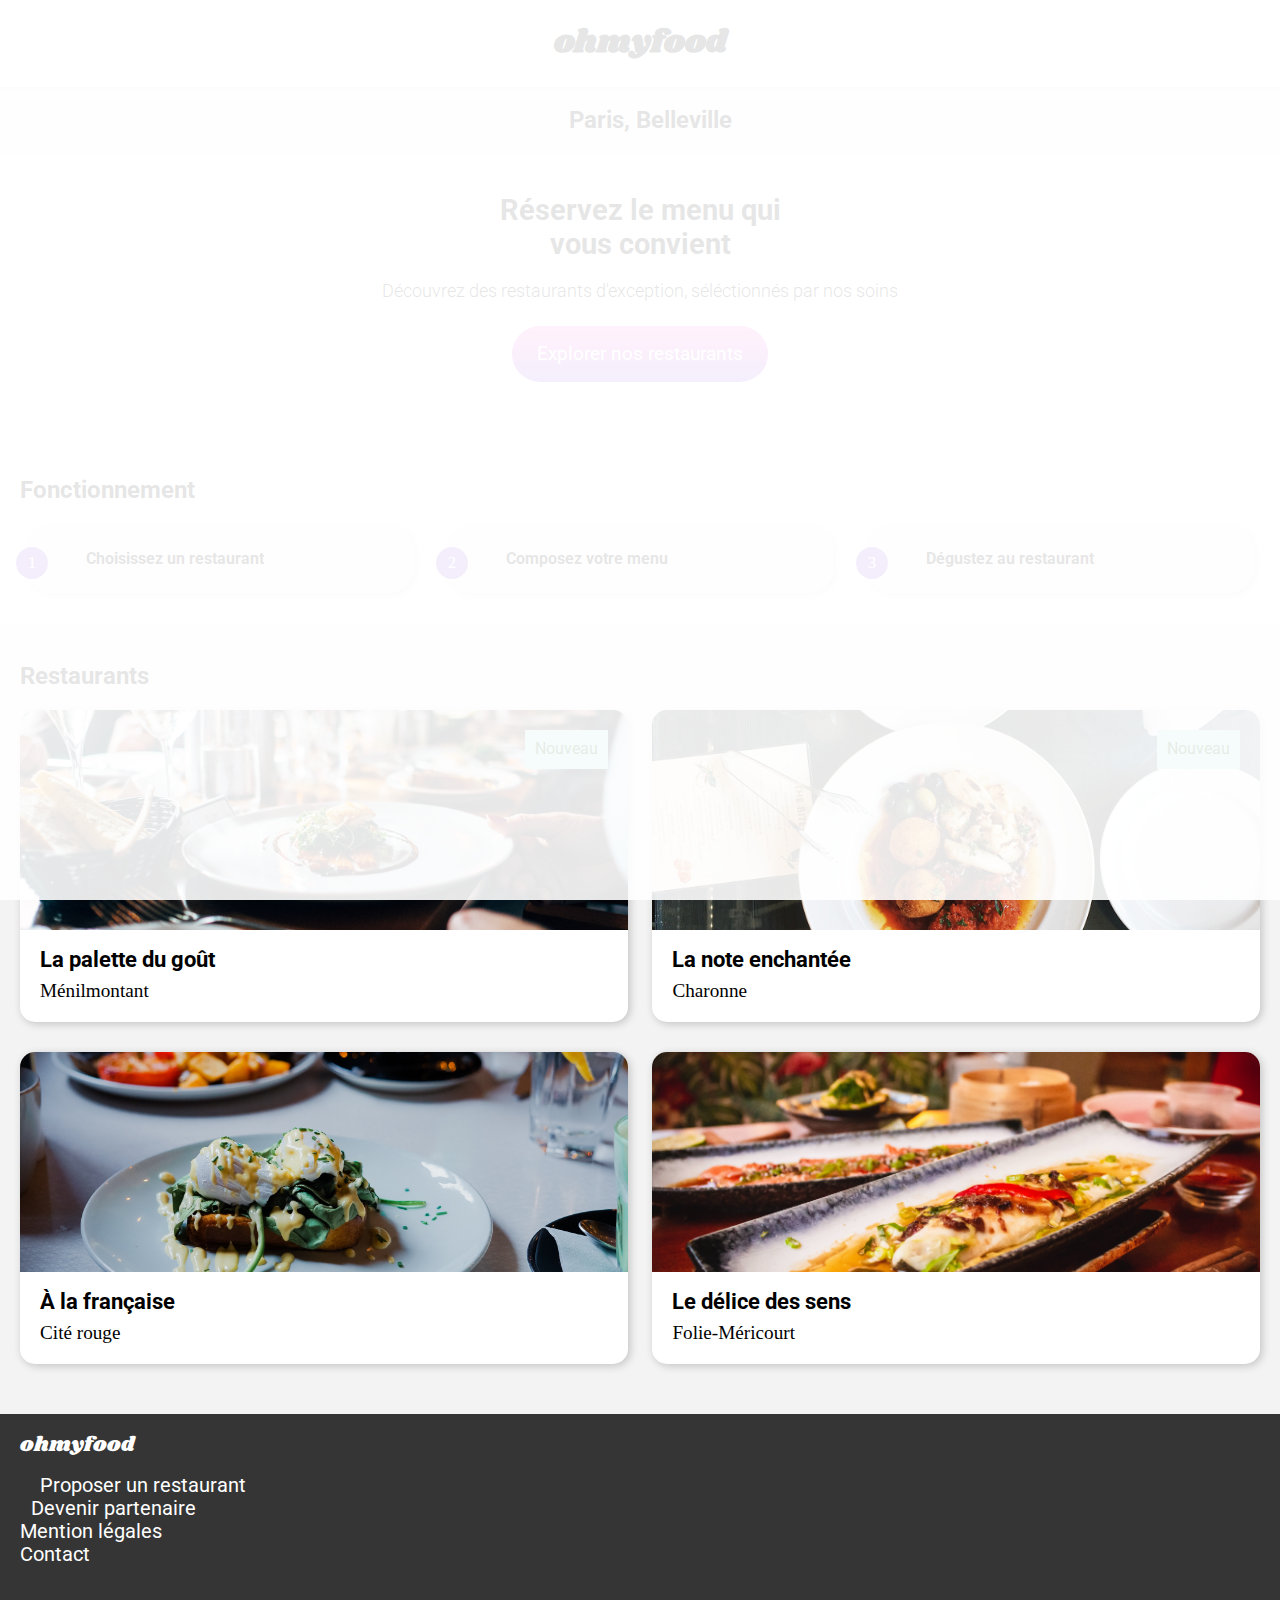
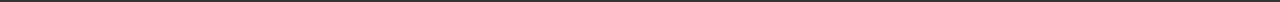
==== index.html @ 1efa27a8 "fix probleme" ====
<!DOCTYPE html>
<html lang="en">

<head>
    <meta charset="UTF-8">
    <meta http-equiv="X-UA-Compatible" content="IE=edge">
    <meta name="viewport" content="width=device-width, initial-scale=1.0">
    <title>ohmyfood</title>
    <link rel="icon" type="image/png" sizes="50x50" href="./images/icon50.png">
    <link rel="icon" type="image/png" sizes="100x100" href="./images/icon50b.png"> <!-- https://icones8.fr/ -->
    <link rel="stylesheet" href="./style.css">
    <link rel="stylesheet" href="https://cdnjs.cloudflare.com/ajax/libs/font-awesome/6.2.0/css/all.min.css"
        integrity="sha512-xh6O/CkQoPOWDdYTDqeRdPCVd1SpvCA9XXcUnZS2FmJNp1coAFzvtCN9BmamE+4aHK8yyUHUSCcJHgXloTyT2A=="
        crossorigin="anonymous" referrerpolicy="no-referrer">
</head>

<body>
    <!-- LOADER PAGE  -->
    <div class="loader">
        <div class="loader-circle">
            <i class="fa-solid fa-circle circle1">

            </i><i class="fa-solid fa-circle circle2">

            </i><i class="fa-solid fa-circle circle3"></i>
        </div>
    </div>
    <!--HEADER-->
    <header>
        <h1>ohmyfood</h1>

    </header>

    <main>


        <!-- ////////////////PARTIE FONCTIONNEMENT///////////////////// -->
        <div class="position">
            <i class="fa-solid fa-location-dot"></i>
            <h3>Paris, Belleville</h3>
        </div>

        <div class="main-menu">

            <h2>Réservez le menu qui <br> vous convient</h2>
            <p>Découvrez des restaurants d'exception, séléctionnés par nos soins</p>

            <a href="#">
                <div class="btn--primary">
                    <h3>Explorer nos restaurants</h3>
                </div>
            </a>
        </div>

        <div id="main__fonctionnement">
            <h3>Fonctionnement</h3>
            <div class="selection__global">


                <div class="fonctionnement__number">
                    <div class="number__color">1</div>

                    <div class="choix--modification">
                        <i class="fa-solid fa-mobile-screen-button"></i>
                        <h4>Choisissez un restaurant</h4>
                    </div>
                </div>



                <div class="fonctionnement__number">
                    <div class="number__color">2</div>

                    <div class="choix--modification">
                        <i class="fa-sharp fa-solid fa-list-ul"></i>

                        <h4>Composez votre menu</h4>
                    </div>
                </div>

                <div class="fonctionnement__number">
                    <div class="number__color">3</div>

                    <div class="choix--modification">
                        <i class="fa-solid fa-store"></i>

                        <h4>Dégustez au restaurant</h4>
                    </div>
                </div>


            </div>

        </div>

        <!-- ////////////////////////PARTIE RESTAURANT ////////////////////////////////// -->
        <section>

            <h3>Restaurants</h3>
            <div id="main__restaurant">
                <!-- //////CARD1////// -->
                <div class="restaurant-card">
                    <div class="card-img">
                        <div class="nouveau">Nouveau</div>
                        <a href="./menu1.html">
                            <img src="./images/restaurants/jay-wennington-N_Y88TWmGwA-unsplash.jpg"
                                alt="La palette du gout">
                            <div class="card-information">
                                <div class="alignement-heart">
                                    <h4>La palette du goût</h4>

                                    <div class="coeur--modif">
                                        <i class="fa-regular fa-heart"></i>
                                        <i class="fa-solid fa-heart"></i>
                                    </div>
                                </div>

                                <p>Ménilmontant</p>
                            </div>
                        </a>
                    </div>

                </div>

                <!-- //////CARD2////// -->
                <div class="restaurant-card">
                    <div class="card-img">
                        <div class="nouveau">Nouveau</div>
                        <a href="./menu2.html">
                            <img src="./images/restaurants/stil-u2Lp8tXIcjw-unsplash.jpg" alt="La note enchantée">
                            <div class="card-information">
                                <div class="alignement-heart">
                                    <h4>La note enchantée</h4>

                                    <div class="coeur--modif">
                                        <i class="fa-regular fa-heart"></i>
                                        <i class="fa-solid fa-heart"></i>
                                    </div>
                                </div>

                                <p>Charonne</p>
                            </div>
                        </a>
                    </div>

                </div>



                <!-- //////CARD3////// -->
                <div class="restaurant-card">
                    <div class="card-img">
                        <a href="./menu3.html">
                            <img src="./images/restaurants/toa-heftiba-DQKerTsQwi0-unsplash.jpg" alt="A la Francaise">
                            <div class="card-information">
                                <div class="alignement-heart">
                                    <h4>À la française</h4>
                                    <div class="coeur--modif">
                                        <i class="fa-regular fa-heart"></i>
                                        <i class="fa-solid fa-heart"></i>
                                    </div>
                                </div>
                                <p>Cité rouge</p>
                            </div>
                        </a>
                    </div>

                </div>

                <!-- //////CARD4////// -->
                <div class="restaurant-card">
                    <div class="card-img">
                        <a href="./menu4.html">
                            <img src="./images/restaurants/louis-hansel-shotsoflouis-qNBGVyOCY8Q-unsplash.jpg"
                                alt="Folie Mericourt">
                            <div class="card-information">
                                <div class="alignement-heart">
                                    <h4>Le délice des sens</h4>
                                    <div class="coeur--modif">
                                        <i class="fa-regular fa-heart"></i>
                                        <i class="fa-solid fa-heart"></i>
                                    </div>
                                </div>
                                <p>Folie-Méricourt</p>
                            </div>
                        </a>
                    </div>

                </div>

            </div>
        </section>
    </main>
    <!--FOOTER-->
    <footer>
        <div class="global-footer">
            <h2>ohmyfood</h2>

            <ul>
                <li><i class="fa-solid fa-utensils"></i>Proposer un restaurant</li>
                <li><i class="fa-solid fa-handshake-angle"></i>Devenir partenaire</li>
                <li>Mention légales</li>
                <li><a href="mailto:j.lemaitre24@gmail.com">Contact</a></li>

            </ul>

        </div>
    </footer>

</body>

</html>
---- style.css ----
@import url("https://fonts.googleapis.com/css2?family=Shrikhand&display=swap");
@import url("https://fonts.googleapis.com/css2?family=Roboto:wght@100;300;400;500;700;900&display=swap");
@-webkit-keyframes menu {
  from {
    transform: translateY(-10px);
    transform: scale(0.6);
    opacity: 0;
  }
  to {
    transform: translateY(0);
    transform: scale(1);
    opacity: 1;
  }
}
@keyframes menu {
  from {
    transform: translateY(-10px);
    transform: scale(0.6);
    opacity: 0;
  }
  to {
    transform: translateY(0);
    transform: scale(1);
    opacity: 1;
  }
}
@-webkit-keyframes animCircle {
  from {
    transform: translateY(0);
    z-index: 20;
  }
  to {
    transform: translateY(-80px);
    z-index: -50;
  }
}
@keyframes animCircle {
  from {
    transform: translateY(0);
    z-index: 20;
  }
  to {
    transform: translateY(-80px);
    z-index: -50;
  }
}
@-webkit-keyframes loaderAnimation {
  from {
    opacity: 1;
    z-index: 20;
  }
  to {
    opacity: 0;
    z-index: -50;
  }
}
@keyframes loaderAnimation {
  from {
    opacity: 1;
    z-index: 20;
  }
  to {
    opacity: 0;
    z-index: -50;
  }
}
/*! normalize.css v8.0.1 | MIT License | github.com/necolas/normalize.css */
/* Document
   ========================================================================== */
/**
 * 1. Correct the line height in all browsers.
 * 2. Prevent adjustments of font size after orientation changes in iOS.
 */
html {
  line-height: 1.15;
  /* 1 */
  -webkit-text-size-adjust: 100%;
  /* 2 */
}

/* Sections
     ========================================================================== */
/**
   * Remove the margin in all browsers.
   */
body {
  margin: 0;
}

/**
   * Render the `main` element consistently in IE.
   */
main {
  display: block;
}

/**
   * Correct the font size and margin on `h1` elements within `section` and
   * `article` contexts in Chrome, Firefox, and Safari.
   */
h1 {
  font-size: 2em;
  margin: 0.67em 0;
}

/* Grouping content
     ========================================================================== */
/**
   * 1. Add the correct box sizing in Firefox.
   * 2. Show the overflow in Edge and IE.
   */
hr {
  box-sizing: content-box;
  /* 1 */
  height: 0;
  /* 1 */
  overflow: visible;
  /* 2 */
}

/**
   * 1. Correct the inheritance and scaling of font size in all browsers.
   * 2. Correct the odd `em` font sizing in all browsers.
   */
pre {
  font-family: monospace, monospace;
  /* 1 */
  font-size: 1em;
  /* 2 */
}

/* Text-level semantics
     ========================================================================== */
/**
   * Remove the gray background on active links in IE 10.
   */
a {
  background-color: transparent;
}

/**
   * 1. Remove the bottom border in Chrome 57-
   * 2. Add the correct text decoration in Chrome, Edge, IE, Opera, and Safari.
   */
abbr[title] {
  border-bottom: none;
  /* 1 */
  text-decoration: underline;
  /* 2 */
  -webkit-text-decoration: underline dotted;
          text-decoration: underline dotted;
  /* 2 */
}

/**
   * Add the correct font weight in Chrome, Edge, and Safari.
   */
b,
strong {
  font-weight: bolder;
}

/**
   * 1. Correct the inheritance and scaling of font size in all browsers.
   * 2. Correct the odd `em` font sizing in all browsers.
   */
code,
kbd,
samp {
  font-family: monospace, monospace;
  /* 1 */
  font-size: 1em;
  /* 2 */
}

/**
   * Add the correct font size in all browsers.
   */
small {
  font-size: 80%;
}

/**
   * Prevent `sub` and `sup` elements from affecting the line height in
   * all browsers.
   */
sub,
sup {
  font-size: 75%;
  line-height: 0;
  position: relative;
  vertical-align: baseline;
}

sub {
  bottom: -0.25em;
}

sup {
  top: -0.5em;
}

/* Embedded content
     ========================================================================== */
/**
   * Remove the border on images inside links in IE 10.
   */
img {
  border-style: none;
}

/* Forms
     ========================================================================== */
/**
   * 1. Change the font styles in all browsers.
   * 2. Remove the margin in Firefox and Safari.
   */
button,
input,
optgroup,
select,
textarea {
  font-family: inherit;
  /* 1 */
  font-size: 100%;
  /* 1 */
  line-height: 1.15;
  /* 1 */
  margin: 0;
  /* 2 */
}

/**
   * Show the overflow in IE.
   * 1. Show the overflow in Edge.
   */
button,
input {
  /* 1 */
  overflow: visible;
}

/**
   * Remove the inheritance of text transform in Edge, Firefox, and IE.
   * 1. Remove the inheritance of text transform in Firefox.
   */
button,
select {
  /* 1 */
  text-transform: none;
}

/**
   * Correct the inability to style clickable types in iOS and Safari.
   */
button,
[type=button],
[type=reset],
[type=submit] {
  -webkit-appearance: button;
}

/**
   * Remove the inner border and padding in Firefox.
   */
button::-moz-focus-inner,
[type=button]::-moz-focus-inner,
[type=reset]::-moz-focus-inner,
[type=submit]::-moz-focus-inner {
  border-style: none;
  padding: 0;
}

/**
   * Restore the focus styles unset by the previous rule.
   */
button:-moz-focusring,
[type=button]:-moz-focusring,
[type=reset]:-moz-focusring,
[type=submit]:-moz-focusring {
  outline: 1px dotted ButtonText;
}

/**
   * Correct the padding in Firefox.
   */
fieldset {
  padding: 0.35em 0.75em 0.625em;
}

/**
   * 1. Correct the text wrapping in Edge and IE.
   * 2. Correct the color inheritance from `fieldset` elements in IE.
   * 3. Remove the padding so developers are not caught out when they zero out
   *    `fieldset` elements in all browsers.
   */
legend {
  box-sizing: border-box;
  /* 1 */
  color: inherit;
  /* 2 */
  display: table;
  /* 1 */
  max-width: 100%;
  /* 1 */
  padding: 0;
  /* 3 */
  white-space: normal;
  /* 1 */
}

/**
   * Add the correct vertical alignment in Chrome, Firefox, and Opera.
   */
progress {
  vertical-align: baseline;
}

/**
   * Remove the default vertical scrollbar in IE 10+.
   */
textarea {
  overflow: auto;
}

/**
   * 1. Add the correct box sizing in IE 10.
   * 2. Remove the padding in IE 10.
   */
[type=checkbox],
[type=radio] {
  box-sizing: border-box;
  /* 1 */
  padding: 0;
  /* 2 */
}

/**
   * Correct the cursor style of increment and decrement buttons in Chrome.
   */
[type=number]::-webkit-inner-spin-button,
[type=number]::-webkit-outer-spin-button {
  height: auto;
}

/**
   * 1. Correct the odd appearance in Chrome and Safari.
   * 2. Correct the outline style in Safari.
   */
[type=search] {
  -webkit-appearance: textfield;
  /* 1 */
  outline-offset: -2px;
  /* 2 */
}

/**
   * Remove the inner padding in Chrome and Safari on macOS.
   */
[type=search]::-webkit-search-decoration {
  -webkit-appearance: none;
}

/**
   * 1. Correct the inability to style clickable types in iOS and Safari.
   * 2. Change font properties to `inherit` in Safari.
   */
::-webkit-file-upload-button {
  -webkit-appearance: button;
  /* 1 */
  font: inherit;
  /* 2 */
}

/* Interactive
     ========================================================================== */
/*
   * Add the correct display in Edge, IE 10+, and Firefox.
   */
details {
  display: block;
}

/*
   * Add the correct display in all browsers.
   */
summary {
  display: list-item;
}

/* Misc
     ========================================================================== */
/**
   * Add the correct display in IE 10+.
   */
template {
  display: none;
}

/**
   * Add the correct display in IE 10.
   */
[hidden] {
  display: none;
}

section {
  padding: 20px;
}

.restaurant-card {
  margin-bottom: 30px;
}

.card-img img {
  width: 100%;
  height: 220px;
  -o-object-fit: cover;
     object-fit: cover;
}

h3 {
  padding: 20px 0;
}

.card-img {
  overflow: hidden;
  background-color: white;
  border: 0 solid black;
  border-radius: 15px;
  box-shadow: 2px 2px 9px rgba(0, 0, 0, 0.2);
  position: relative;
}
.card-img .nouveau {
  background-color: rgb(153, 226, 208);
  color: rgb(2, 63, 2);
  font-family: "Roboto", sans-serif;
  padding: 10px;
  position: absolute;
  right: 20px;
  top: 20px;
}
.card-img .card-information {
  margin: 5px 10px;
}
.card-img h4 {
  font-size: 1.4em;
}
.card-img p {
  font-size: 1.2em;
  padding-bottom: 15px;
}
.card-img h4,
.card-img p {
  margin: 0;
  padding-left: 10px;
}
.card-img .alignement-heart {
  display: flex;
  justify-content: space-between;
  align-items: center;
}
.card-img .fa-heart {
  font-size: 35px;
  padding: 10px 0px 0 0;
}
.card-img .fa-regular {
  position: absolute;
  right: 50px;
}
.card-img .fa-solid {
  position: relative;
  opacity: 0;
  margin-right: 40px;
  transition: 500ms;
  transform: scale(0);
  transform-origin: bottom;
}
.card-img .coeur--modif:hover .fa-solid {
  transform: scale(1);
  background: linear-gradient(0deg, rgb(255, 121, 218) 0%, rgb(147, 86, 220) 75%, rgb(147, 86, 220) 100%);
  -webkit-text-fill-color: transparent;
  -webkit-background-clip: text;
          background-clip: text;
  opacity: 1;
}

header {
  background-color: #fff;
  width: 100%;
  padding: 25px 0;
  display: flex;
  justify-content: center;
  box-shadow: 0 0 9px rgba(0, 0, 0, 0.2);
}
header h1 {
  font-family: "Shrikhand", cursive;
  margin: 0;
}

.position {
  display: flex;
  justify-content: center;
  align-items: center;
}
.position .fa-location-dot {
  font-size: 20px;
  padding-right: 20px;
}

.main-menu {
  background-color: #fafafa;
  display: flex;
  justify-content: center;
  align-items: center;
  flex-direction: column;
  flex-wrap: wrap;
  padding-bottom: 30px;
  width: 100%;
}
.main-menu h2 {
  text-align: center;
  padding: 40px 0 20px 0;
  margin: 0;
}
.main-menu p {
  margin: 0;
  font-family: "Roboto", sans-serif;
  font-size: 1.1em;
  text-align: center;
  font-weight: 300;
}
.main-menu .btn--primary {
  background: linear-gradient(0deg, rgb(147, 86, 220) 0%, rgb(255, 121, 218) 100%);
  margin: 25px 0;
  padding: 5px 0;
  border-radius: 35px;
}
.main-menu .btn--primary:hover {
  box-shadow: 4px 4px 10px rgba(0, 0, 0, 0.5);
  transition-duration: 0.25s;
  background: linear-gradient(0deg, rgb(147, 86, 220) 0%, rgb(252, 161, 226) 100%);
}
.main-menu .btn--primary h3 {
  margin: 0;
  padding: 12px 25px;
  color: white;
  font-size: 1.2em;
  font-weight: normal;
}

.selection__global {
  display: flex;
  justify-content: space-around;
  flex-direction: column;
  padding: 0 10px;
}

#main__fonctionnement {
  background-color: #fff;
  width: 100%;
}
#main__fonctionnement h3 {
  padding: 40px 0 20px 20px;
}
#main__fonctionnement .fonctionnement__number {
  background-color: rgb(246, 246, 246);
  padding: 25px 0 25px 10px;
  border-radius: 25px;
  position: relative;
  box-shadow: 2px 2px 9px rgba(0, 0, 0, 0.2);
  margin-bottom: 30px;
  cursor: pointer;
}
#main__fonctionnement .fonctionnement__number:hover {
  background-color: rgba(252, 173, 255, 0.2);
}
#main__fonctionnement .number__color {
  position: absolute;
  top: 22px;
  left: -10px;
  background-color: #9356DC;
  padding: 7px 12px;
  border-radius: 100%;
  color: white;
}
#main__fonctionnement h4 {
  font-family: "Roboto", sans-serif;
  margin: 0;
  padding-left: 10px;
}
#main__fonctionnement .choix--modification {
  margin-left: 20px;
  display: flex;
  align-items: center;
}
#main__fonctionnement .fa-mobile-screen-button,
#main__fonctionnement .fa-list-ul,
#main__fonctionnement .fa-store {
  color: #7e7e7e;
  margin: 0 10px;
  font-size: 25px;
}
#main__fonctionnement .fa-store {
  color: #9356DC;
}

@media screen and (min-width: 500px) {
  main {
    display: flex;
    flex-direction: column;
  }
  .titre_principal {
    display: flex;
    justify-content: center;
  }
}
@media screen and (min-width: 1026px) {
  .selection__global {
    display: flex;
    flex-direction: row;
    justify-content: space-around;
  }
  .fonctionnement__number {
    width: 30%;
  }
  #main__restaurant {
    display: flex;
    flex-wrap: wrap;
    justify-content: space-between;
  }
  .restaurant-card {
    width: 49%;
  }
  .cards-global {
    display: flex;
    justify-content: space-between;
  }
  .card-plats {
    width: 30%;
  }
}
section {
  padding: 20px;
}

.restaurant-card {
  margin-bottom: 30px;
}

.card-img img {
  width: 100%;
  height: 220px;
  -o-object-fit: cover;
     object-fit: cover;
}

h3 {
  padding: 20px 0;
}

.card-img {
  overflow: hidden;
  background-color: white;
  border: 0 solid black;
  border-radius: 15px;
  box-shadow: 2px 2px 9px rgba(0, 0, 0, 0.2);
  position: relative;
}
.card-img .nouveau {
  background-color: rgb(153, 226, 208);
  color: rgb(2, 63, 2);
  font-family: "Roboto", sans-serif;
  padding: 10px;
  position: absolute;
  right: 20px;
  top: 20px;
}
.card-img .card-information {
  margin: 5px 10px;
}
.card-img h4 {
  font-size: 1.4em;
}
.card-img p {
  font-size: 1.2em;
  padding-bottom: 15px;
}
.card-img h4,
.card-img p {
  margin: 0;
  padding-left: 10px;
}
.card-img .alignement-heart {
  display: flex;
  justify-content: space-between;
  align-items: center;
}
.card-img .fa-heart {
  font-size: 35px;
  padding: 10px 0px 0 0;
}
.card-img .fa-regular {
  position: absolute;
  right: 50px;
}
.card-img .fa-solid {
  position: relative;
  opacity: 0;
  margin-right: 40px;
  transition: 500ms;
  transform: scale(0);
  transform-origin: bottom;
}
.card-img .coeur--modif:hover .fa-solid {
  transform: scale(1);
  background: linear-gradient(0deg, rgb(255, 121, 218) 0%, rgb(147, 86, 220) 75%, rgb(147, 86, 220) 100%);
  -webkit-text-fill-color: transparent;
  -webkit-background-clip: text;
          background-clip: text;
  opacity: 1;
}

footer {
  background-color: rgb(53, 53, 53);
  width: 100%;
  padding: 20px 0;
}
footer .global-footer {
  padding-left: 20px;
}
footer h2 {
  color: white;
  font-family: "Shrikhand", sans-serif;
  font-weight: 300;
  font-size: 1.3em;
}
footer .fa-utensils {
  margin-right: 20px;
}
footer .fa-handshake-angle {
  margin-right: 11px;
}
footer ul {
  padding: 0;
  list-style-type: none;
}
footer li {
  font-family: "Roboto", sans-serif;
  font-size: 20px;
  color: white;
}
footer a {
  color: white;
}

body {
  background-color: rgb(243, 243, 243);
  margin: 0 auto;
}

a {
  text-decoration: none;
  color: black;
  -webkit-tap-highlight-color: rgba(0, 0, 0, 0);
}

h1 {
  font-family: "Shrikhand", sans-serif;
  margin: 0;
}

h2 {
  font-size: 1.8em;
  font-family: "Roboto", sans-serif;
  margin: 0;
}

h3 {
  font-family: "Roboto", sans-serif;
  font-size: 1.5em;
  font-weight: bold;
  margin: 0;
}

h4 {
  font-family: "Roboto", sans-serif;
}

.loader {
  background-color: hsla(0deg, 0%, 100%, 0.9);
  position: fixed;
  z-index: 1;
  display: flex;
  justify-content: center;
  align-items: center;
  width: 100%;
  height: 100%;
  -webkit-animation: loaderAnimation 0.3s forwards;
          animation: loaderAnimation 0.3s forwards;
  -webkit-animation-delay: 3s;
          animation-delay: 3s;
}

.loader-circle {
  font-size: 30px;
}

.circle1 {
  color: #9356DC;
  padding-right: 15px;
  -webkit-animation: animCircle 1.2s alternate infinite;
          animation: animCircle 1.2s alternate infinite;
  -webkit-animation-delay: 100ms;
          animation-delay: 100ms;
}

.circle2 {
  color: #FF79DA;
  padding-right: 15px;
  -webkit-animation: animCircle 1.2s alternate infinite;
          animation: animCircle 1.2s alternate infinite;
  -webkit-animation-delay: 500ms;
          animation-delay: 500ms;
}

.circle3 {
  color: #99E2D0;
  -webkit-animation: animCircle 1.2s alternate infinite;
          animation: animCircle 1.2s alternate infinite;
  -webkit-animation-delay: 700ms;
          animation-delay: 700ms;
}/*# sourceMappingURL=style.css.map */
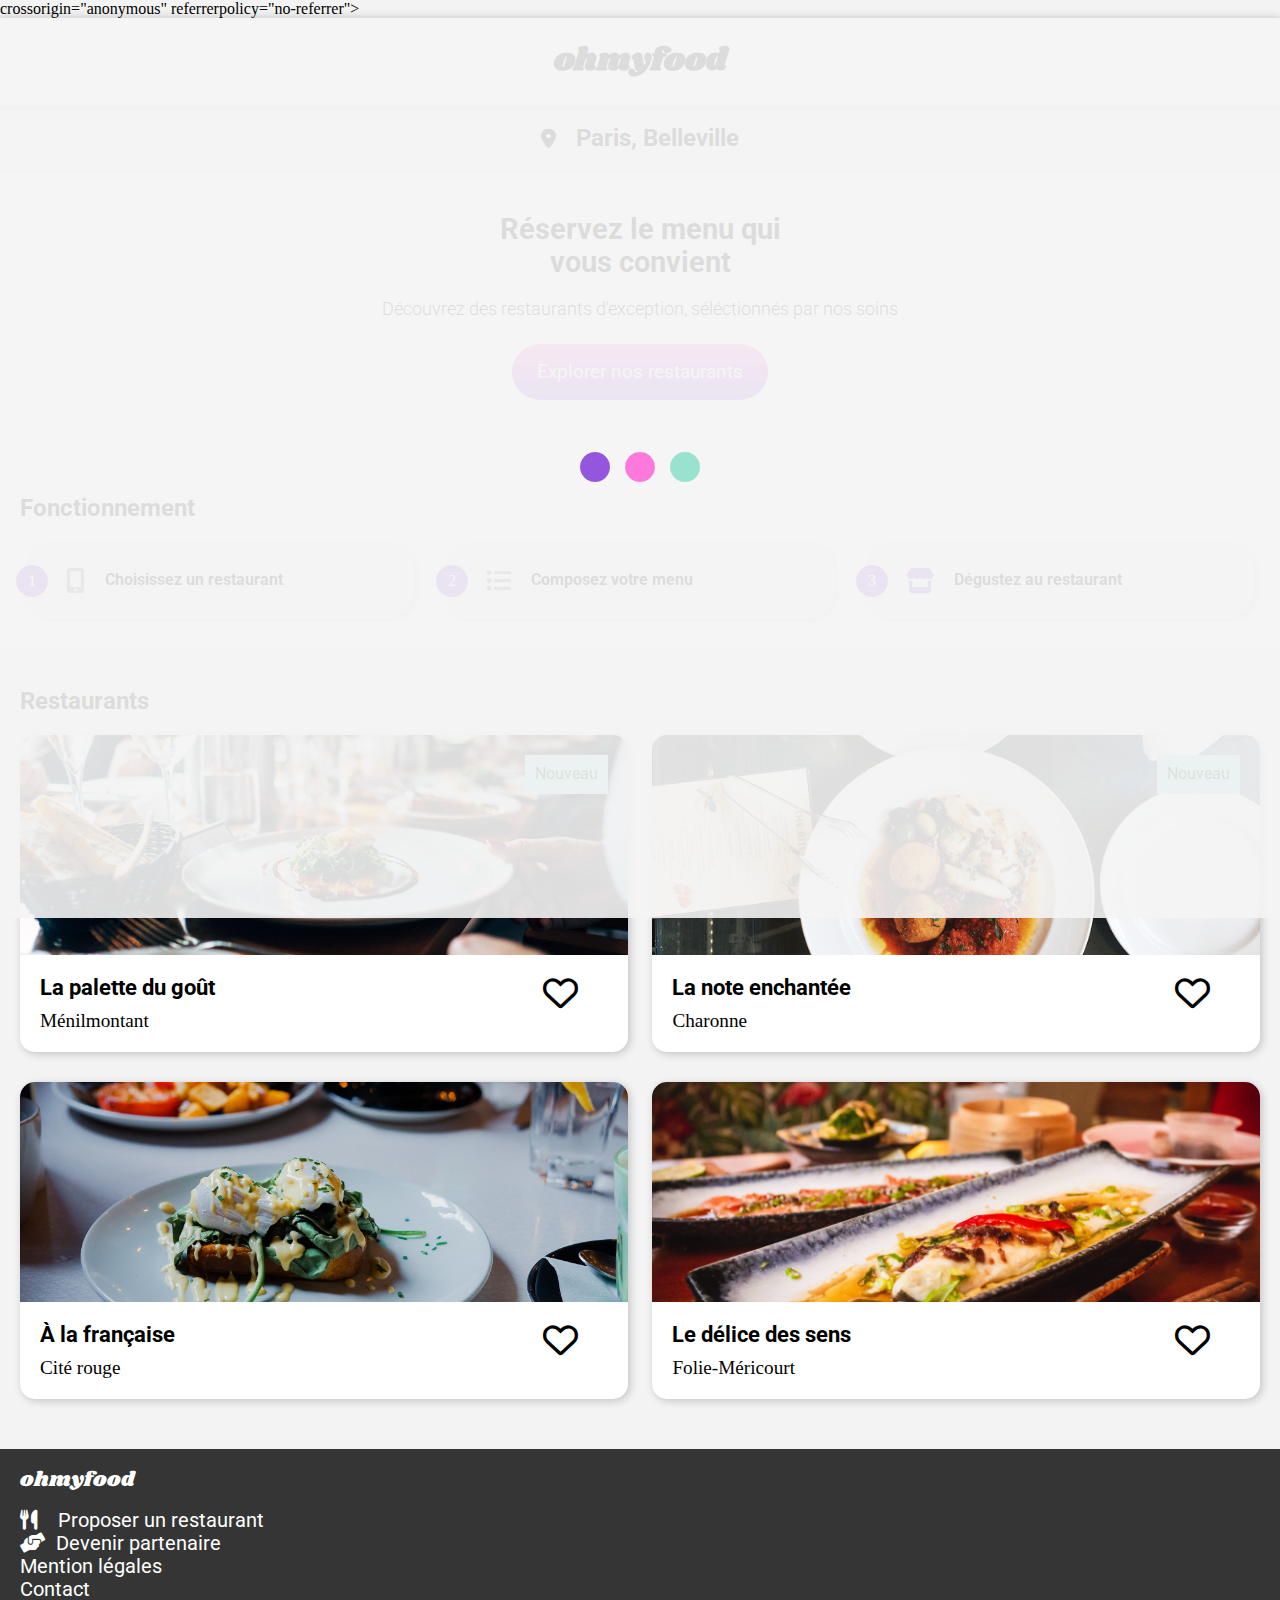
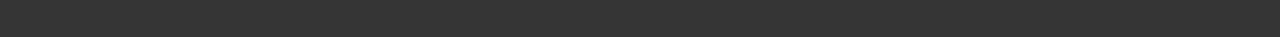
==== commit dcee7da2: "fix version font awesome en 6.0 probleme w3c" ====
--- a/index.html
+++ b/index.html
@@ -9,9 +9,10 @@
     <link rel="icon" type="image/png" sizes="50x50" href="./images/icon50.png">
     <link rel="icon" type="image/png" sizes="100x100" href="./images/icon50b.png"> <!-- https://icones8.fr/ -->
     <link rel="stylesheet" href="./style.css">
-    <link rel="stylesheet" href="https://cdnjs.cloudflare.com/ajax/libs/font-awesome/6.2.0/css/all.min.css"
-        integrity="sha512-xh6O/CkQoPOWDdYTDqeRdPCVd1SpvCA9XXcUnZS2FmJNp1coAFzvtCN9BmamE+4aHK8yyUHUSCcJHgXloTyT2A=="
-        crossorigin="anonymous" referrerpolicy="no-referrer">
+    <link rel="stylesheet" href="https://cdnjs.cloudflare.com/ajax/libs/font-awesome/6.0.0/css/all.min.css"
+        integrity="sha512-9usAa10IRO0HhonpyAIVpjrylPvoDwiPUiKdWk5t3PyolY1cOd4DSE0Ga+ri4AuTroPR5aQvXU9xC6qOPnzFeg=="
+        crossorigin="anonymous" referrerpolicy="no-referrer" />
+    crossorigin="anonymous" referrerpolicy="no-referrer">
 </head>
 
 <body>
@@ -102,7 +103,7 @@
                 <div class="restaurant-card">
                     <div class="card-img">
                         <div class="nouveau">Nouveau</div>
-                        <a href="./menu1.html">
+                        <a href="./la-palette-du-gout.html">
                             <img src="./images/restaurants/jay-wennington-N_Y88TWmGwA-unsplash.jpg"
                                 alt="La palette du gout">
                             <div class="card-information">
@@ -126,7 +127,7 @@
                 <div class="restaurant-card">
                     <div class="card-img">
                         <div class="nouveau">Nouveau</div>
-                        <a href="./menu2.html">
+                        <a href="./la-note-enchantee.html">
                             <img src="./images/restaurants/stil-u2Lp8tXIcjw-unsplash.jpg" alt="La note enchantée">
                             <div class="card-information">
                                 <div class="alignement-heart">
@@ -150,7 +151,7 @@
                 <!-- //////CARD3////// -->
                 <div class="restaurant-card">
                     <div class="card-img">
-                        <a href="./menu3.html">
+                        <a href="./a-la-francaise.html">
                             <img src="./images/restaurants/toa-heftiba-DQKerTsQwi0-unsplash.jpg" alt="A la Francaise">
                             <div class="card-information">
                                 <div class="alignement-heart">
@@ -170,7 +171,7 @@
                 <!-- //////CARD4////// -->
                 <div class="restaurant-card">
                     <div class="card-img">
-                        <a href="./menu4.html">
+                        <a href="./le-delice-des-sens.html">
                             <img src="./images/restaurants/louis-hansel-shotsoflouis-qNBGVyOCY8Q-unsplash.jpg"
                                 alt="Folie Mericourt">
                             <div class="card-information">
--- a/style.css
+++ b/style.css
@@ -788,7 +788,7 @@
 }
 
 .loader {
-  background-color: hsla(0deg, 0%, 100%, 0.9);
+  background-color: rgba(244, 244, 244, 0.9);
   position: fixed;
   z-index: 1;
   display: flex;
@@ -796,8 +796,8 @@
   align-items: center;
   width: 100%;
   height: 100%;
-  -webkit-animation: loaderAnimation 0.3s forwards;
-          animation: loaderAnimation 0.3s forwards;
+  -webkit-animation: loaderAnimation forwards;
+          animation: loaderAnimation forwards;
   -webkit-animation-delay: 3s;
           animation-delay: 3s;
 }
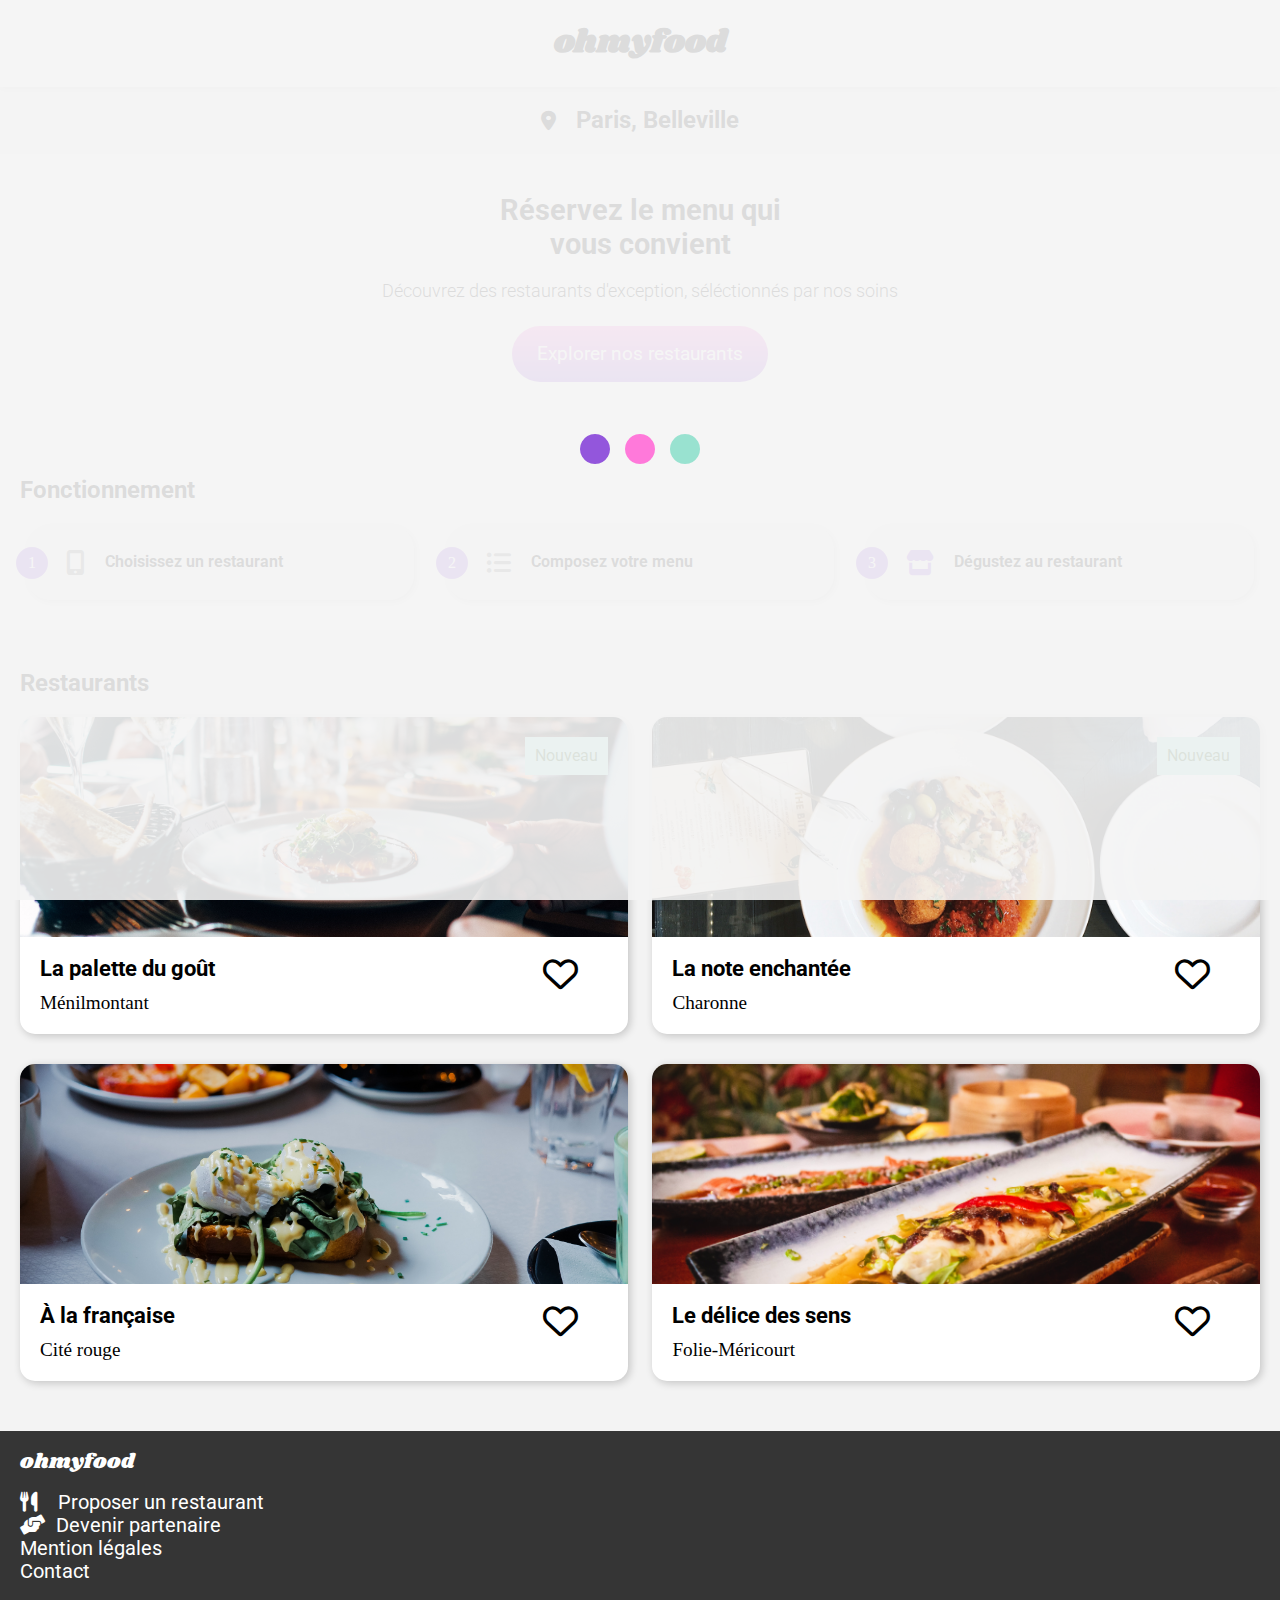
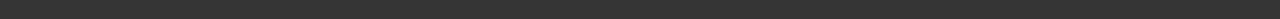
==== commit 69c9e300: "fix probleme" ====
--- a/index.html
+++ b/index.html
@@ -9,10 +9,7 @@
     <link rel="icon" type="image/png" sizes="50x50" href="./images/icon50.png">
     <link rel="icon" type="image/png" sizes="100x100" href="./images/icon50b.png"> <!-- https://icones8.fr/ -->
     <link rel="stylesheet" href="./style.css">
-    <link rel="stylesheet" href="https://cdnjs.cloudflare.com/ajax/libs/font-awesome/6.0.0/css/all.min.css"
-        integrity="sha512-9usAa10IRO0HhonpyAIVpjrylPvoDwiPUiKdWk5t3PyolY1cOd4DSE0Ga+ri4AuTroPR5aQvXU9xC6qOPnzFeg=="
-        crossorigin="anonymous" referrerpolicy="no-referrer" />
-    crossorigin="anonymous" referrerpolicy="no-referrer">
+        <link rel="stylesheet" href="https://cdnjs.cloudflare.com/ajax/libs/font-awesome/6.0.0/css/all.min.css" integrity="sha512-9usAa10IRO0HhonpyAIVpjrylPvoDwiPUiKdWk5t3PyolY1cOd4DSE0Ga+ri4AuTroPR5aQvXU9xC6qOPnzFeg==" crossorigin="anonymous" referrerpolicy="no-referrer" />
 </head>
 
 <body>
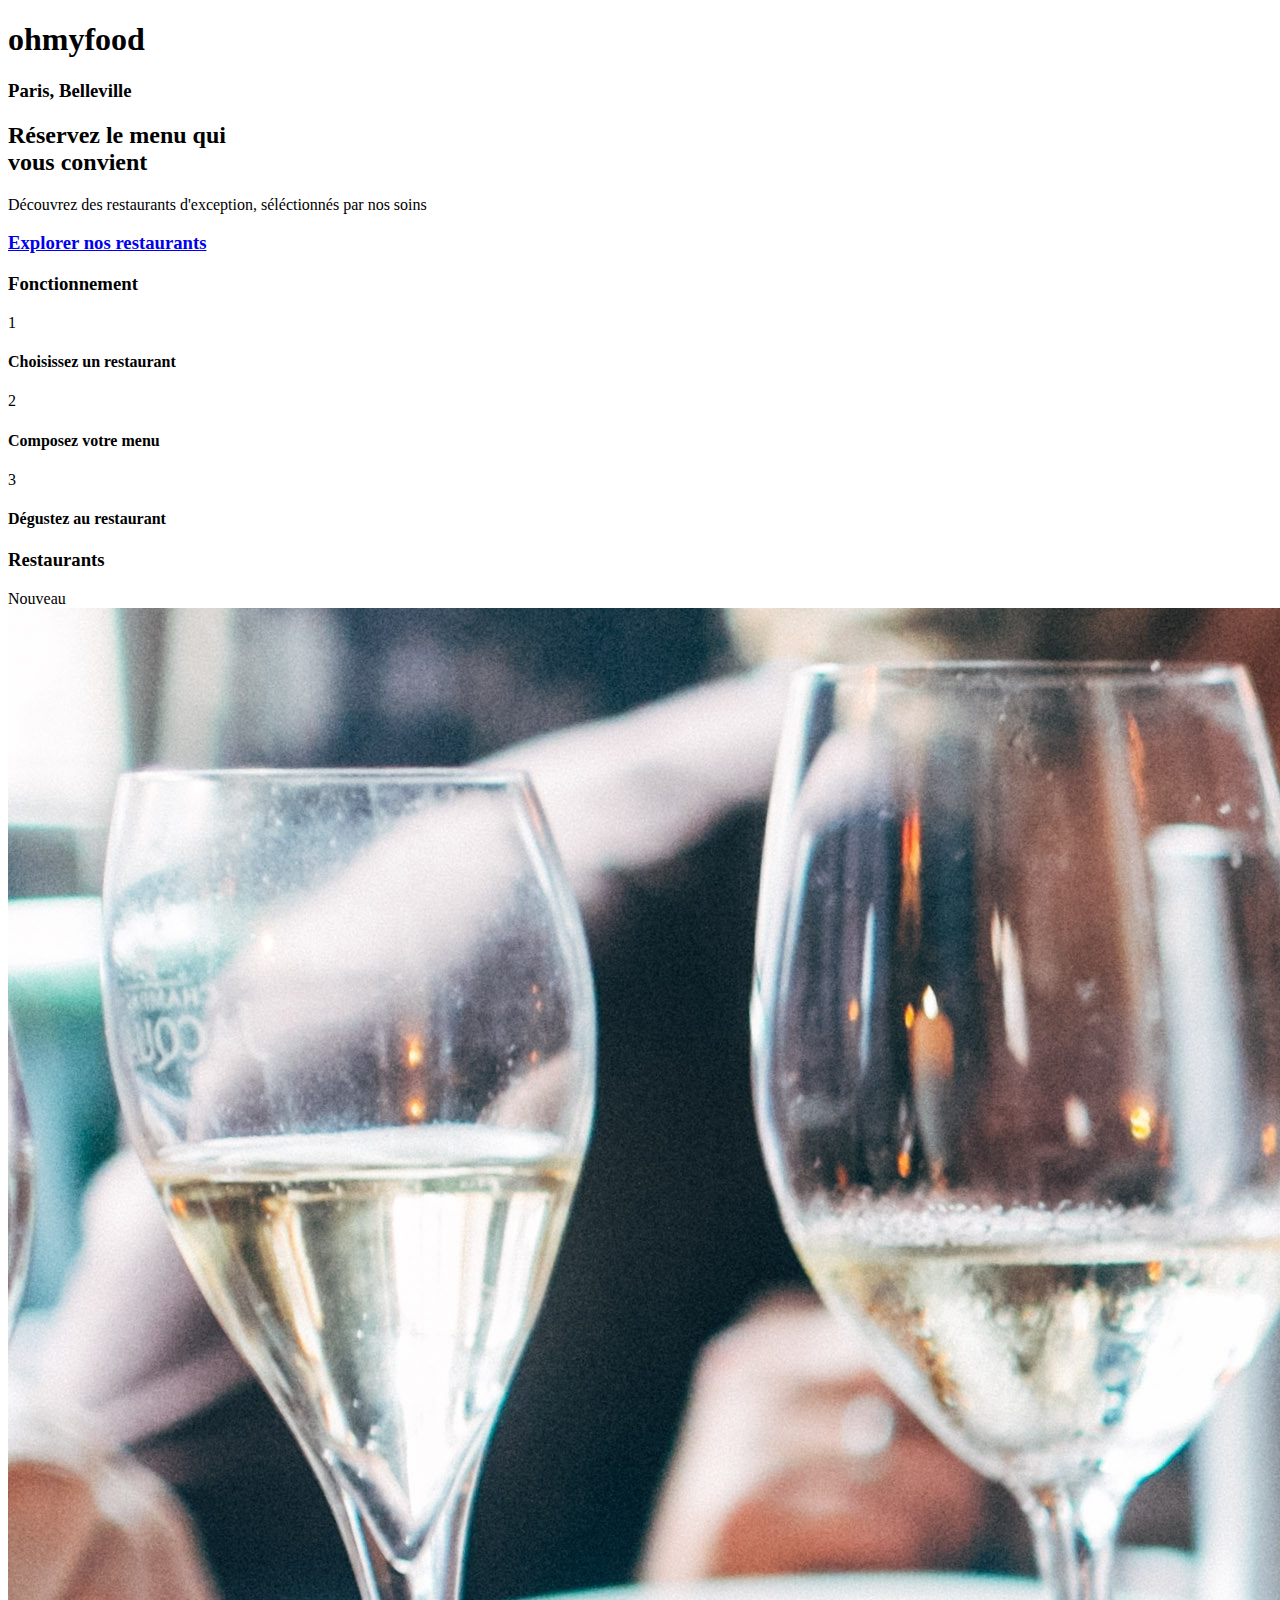
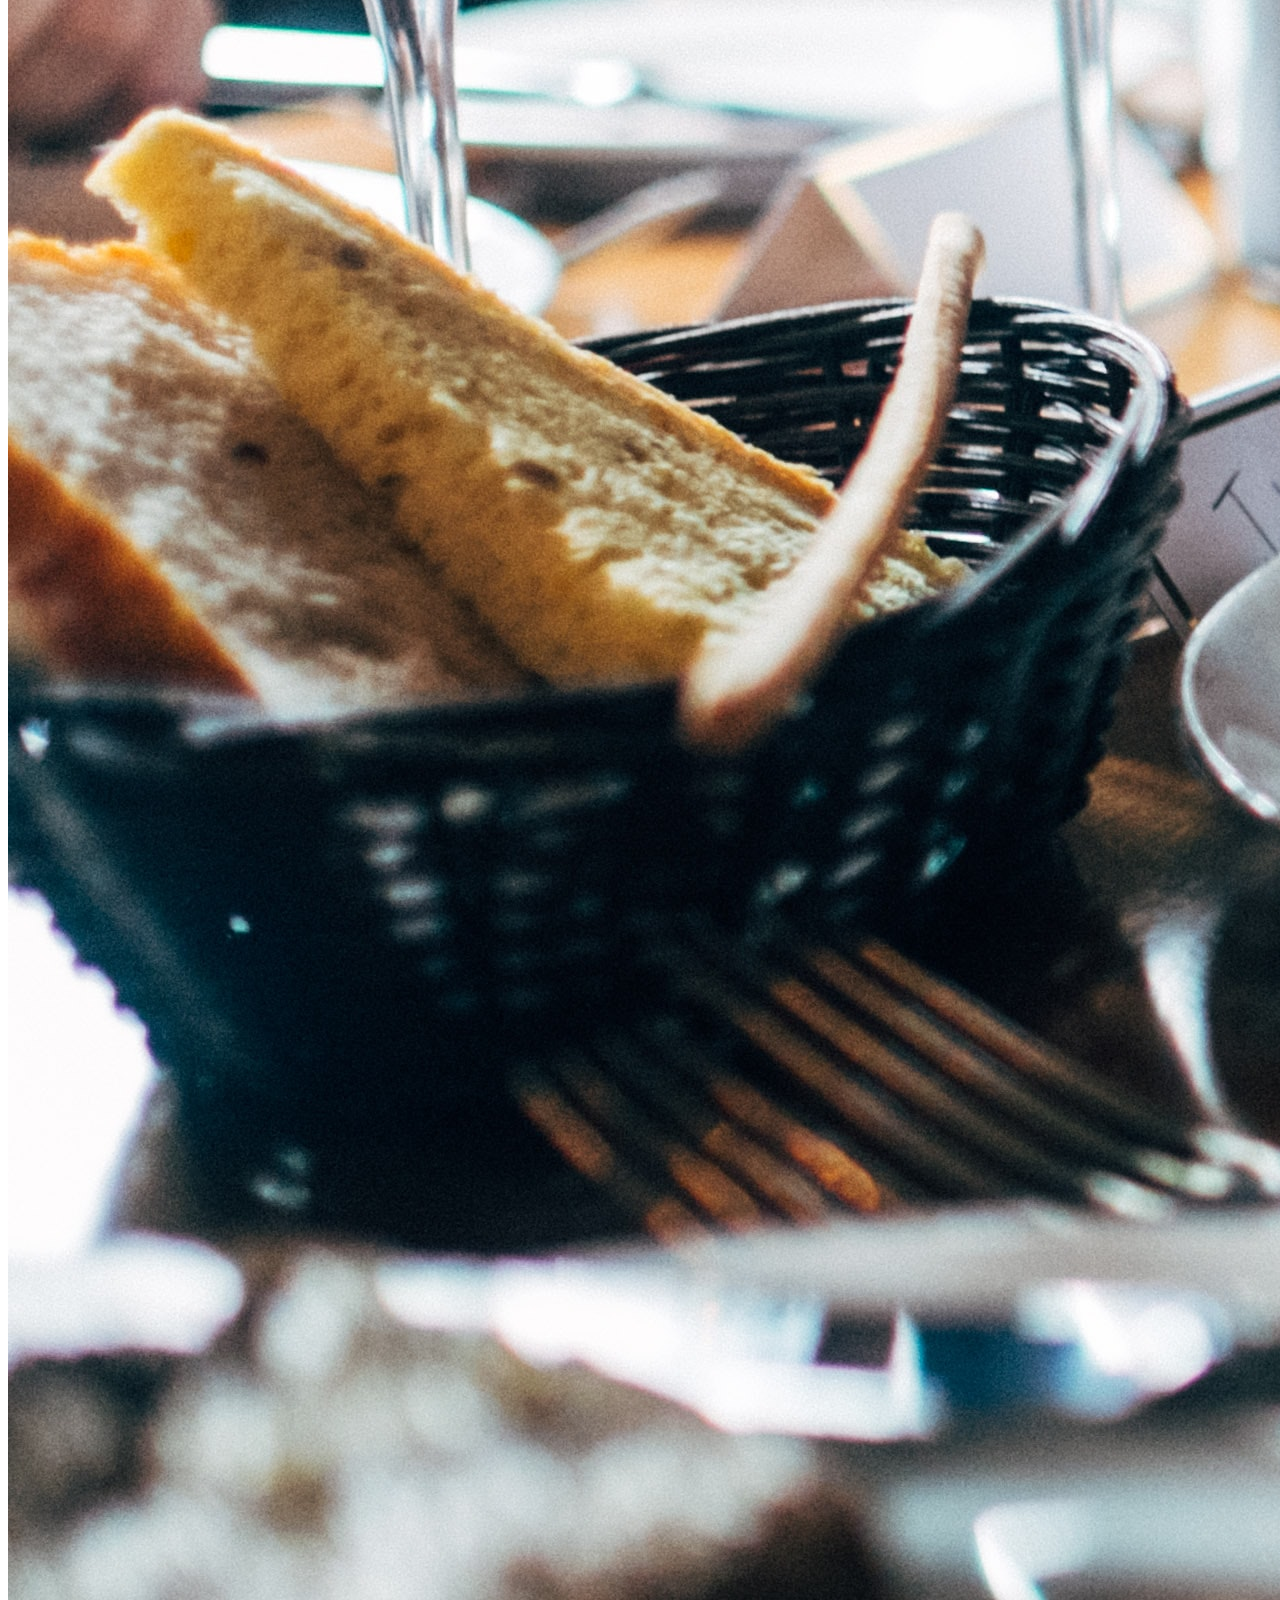
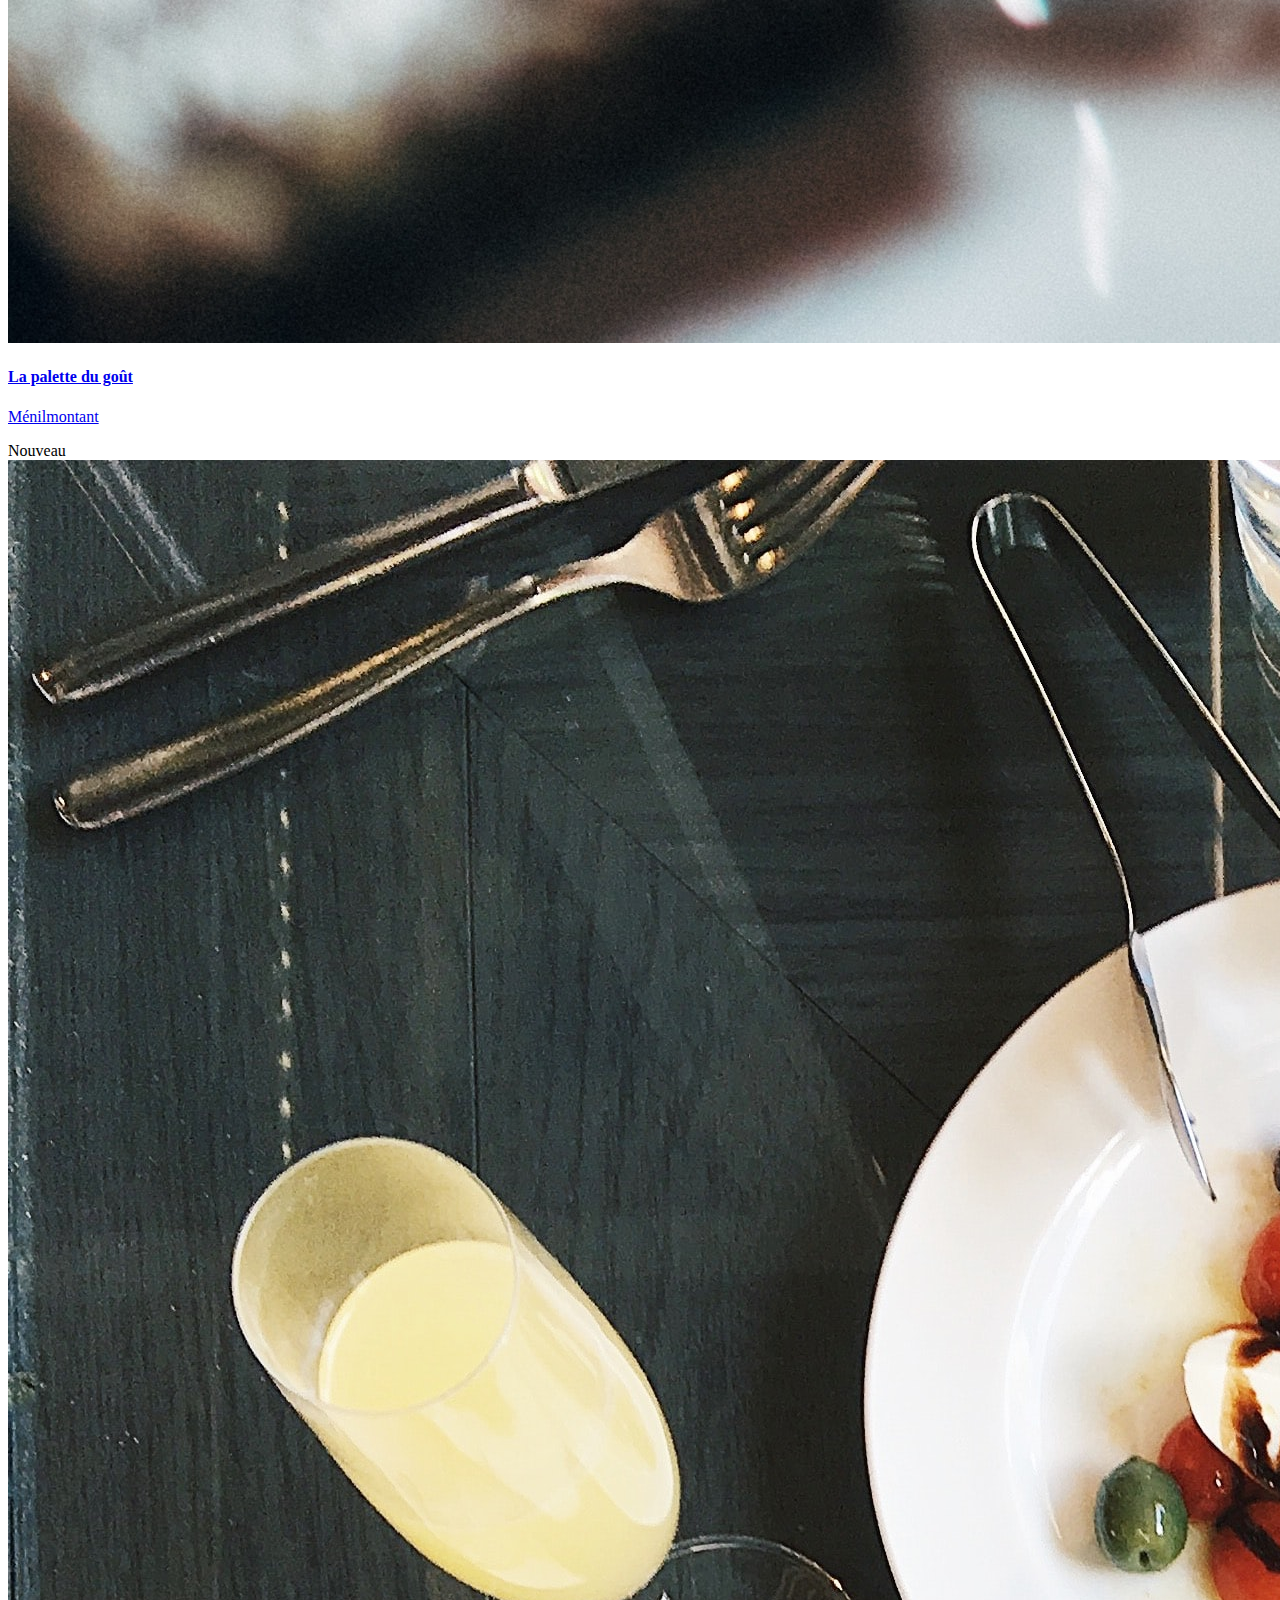
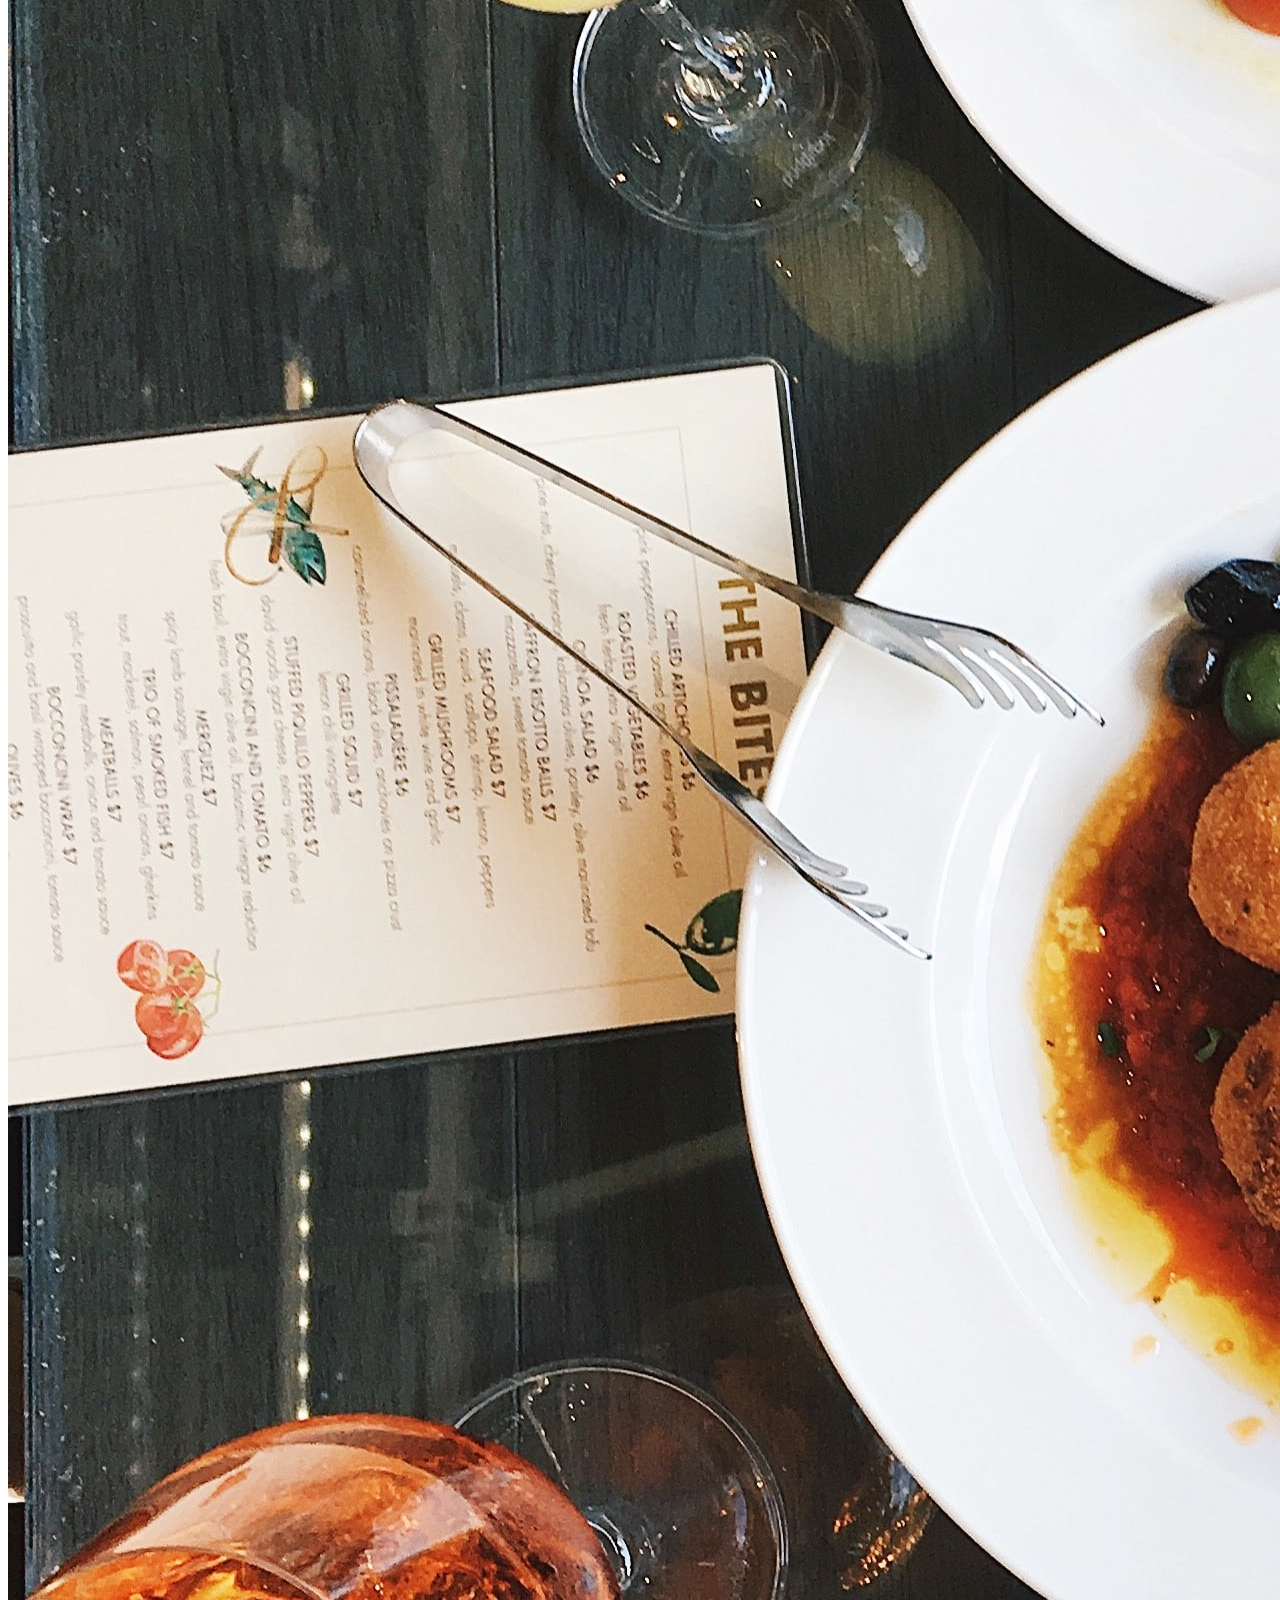
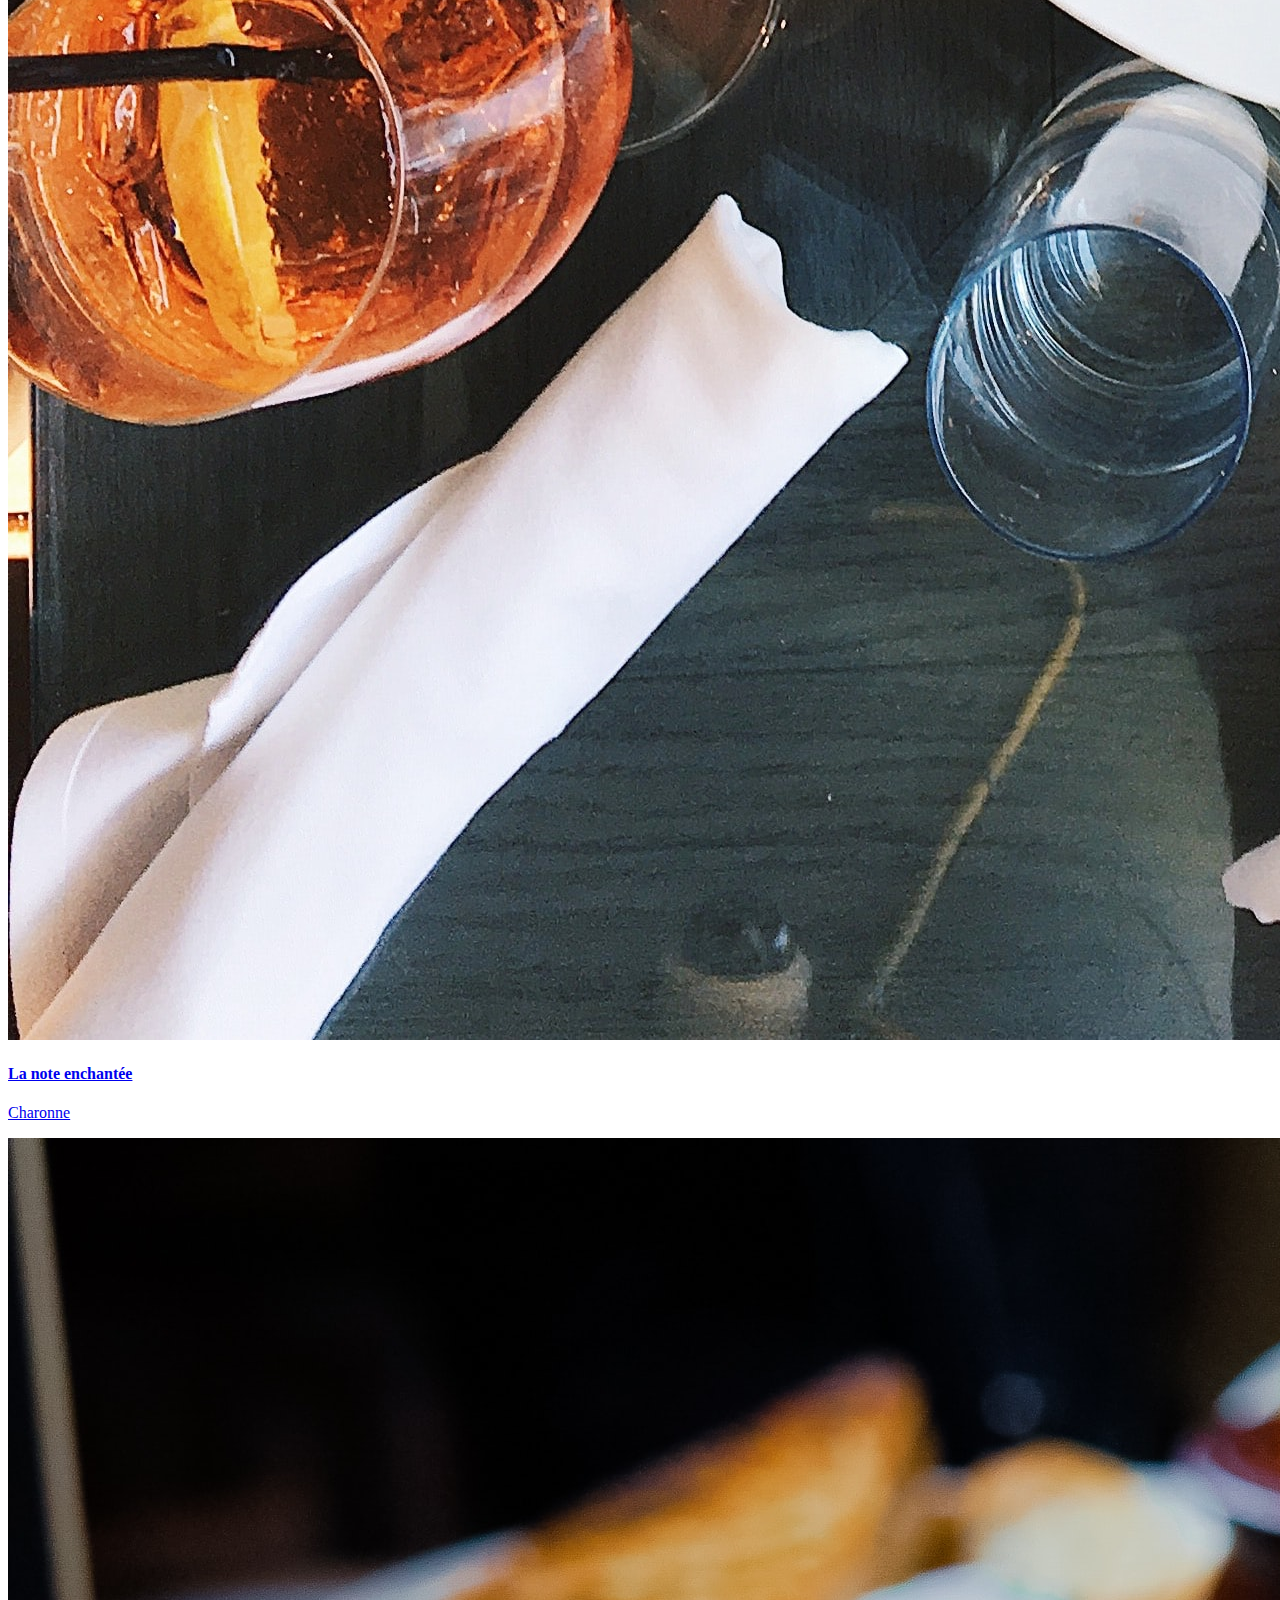
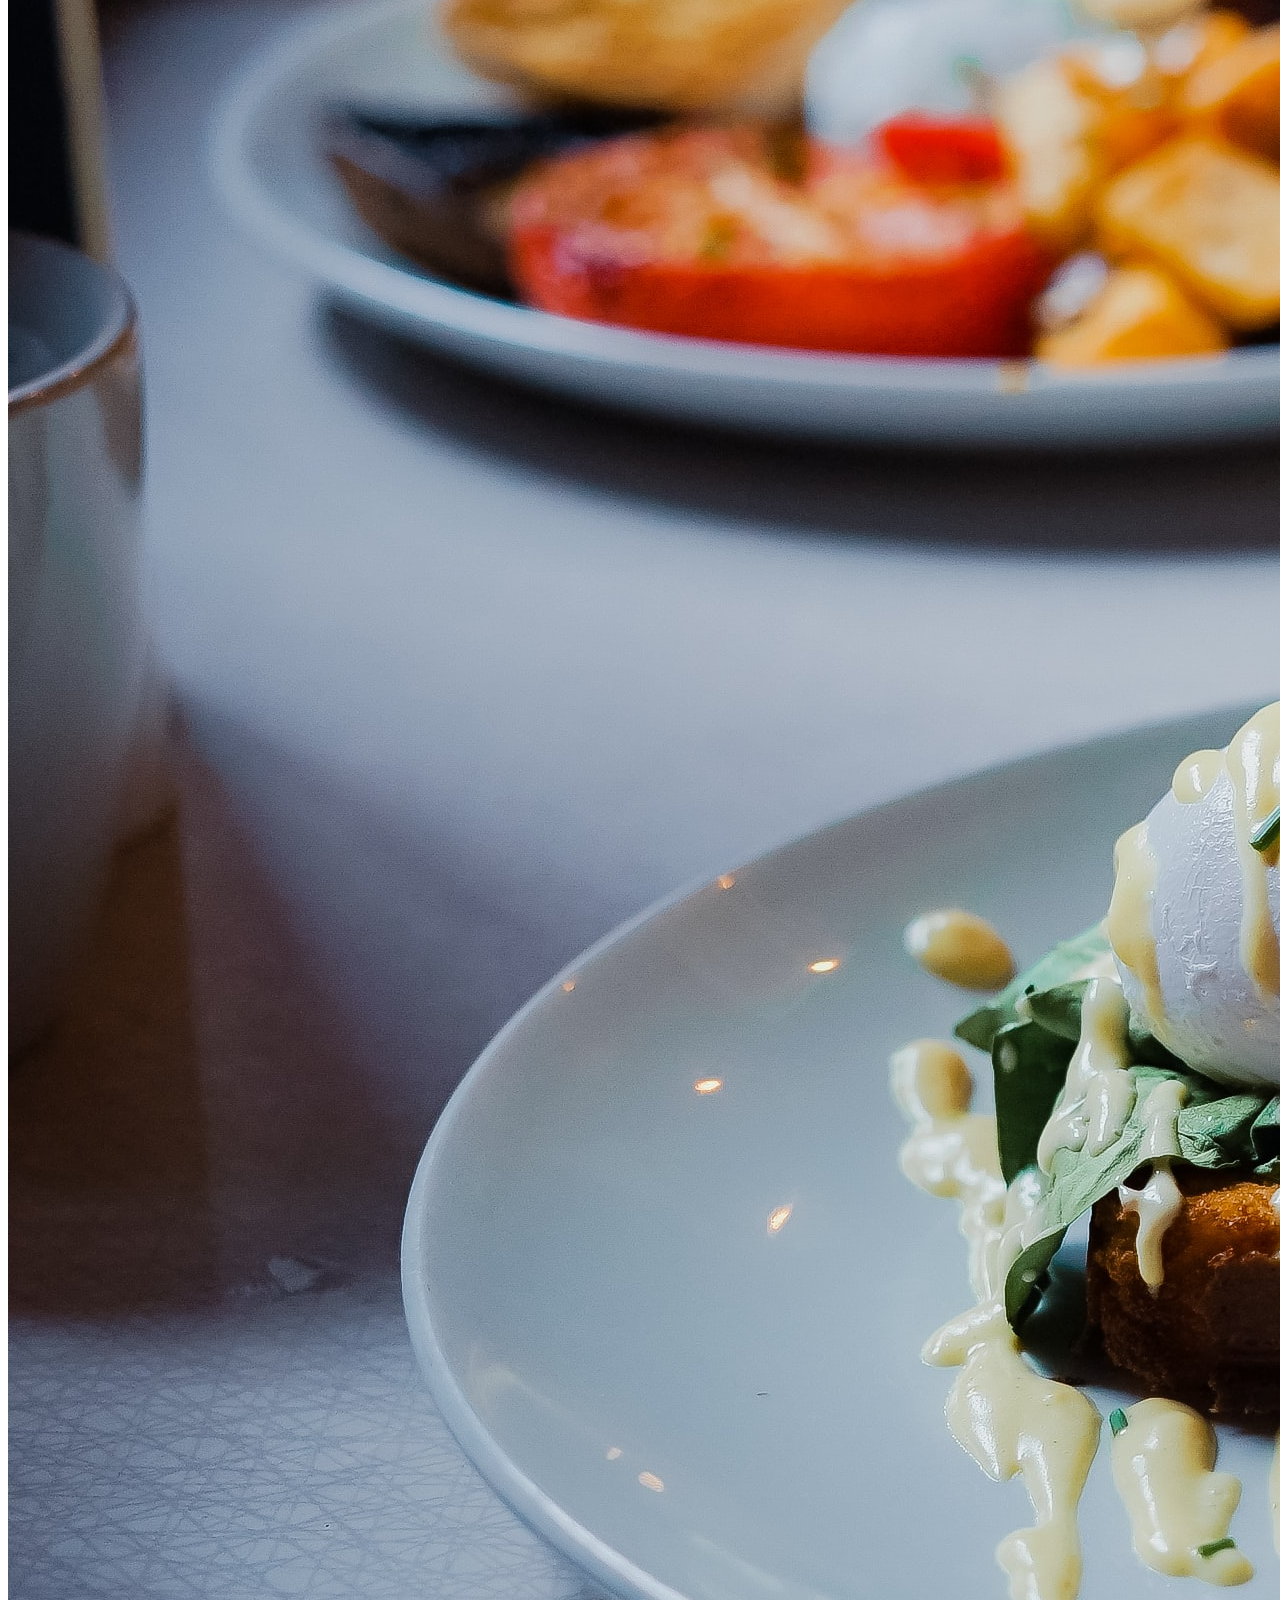
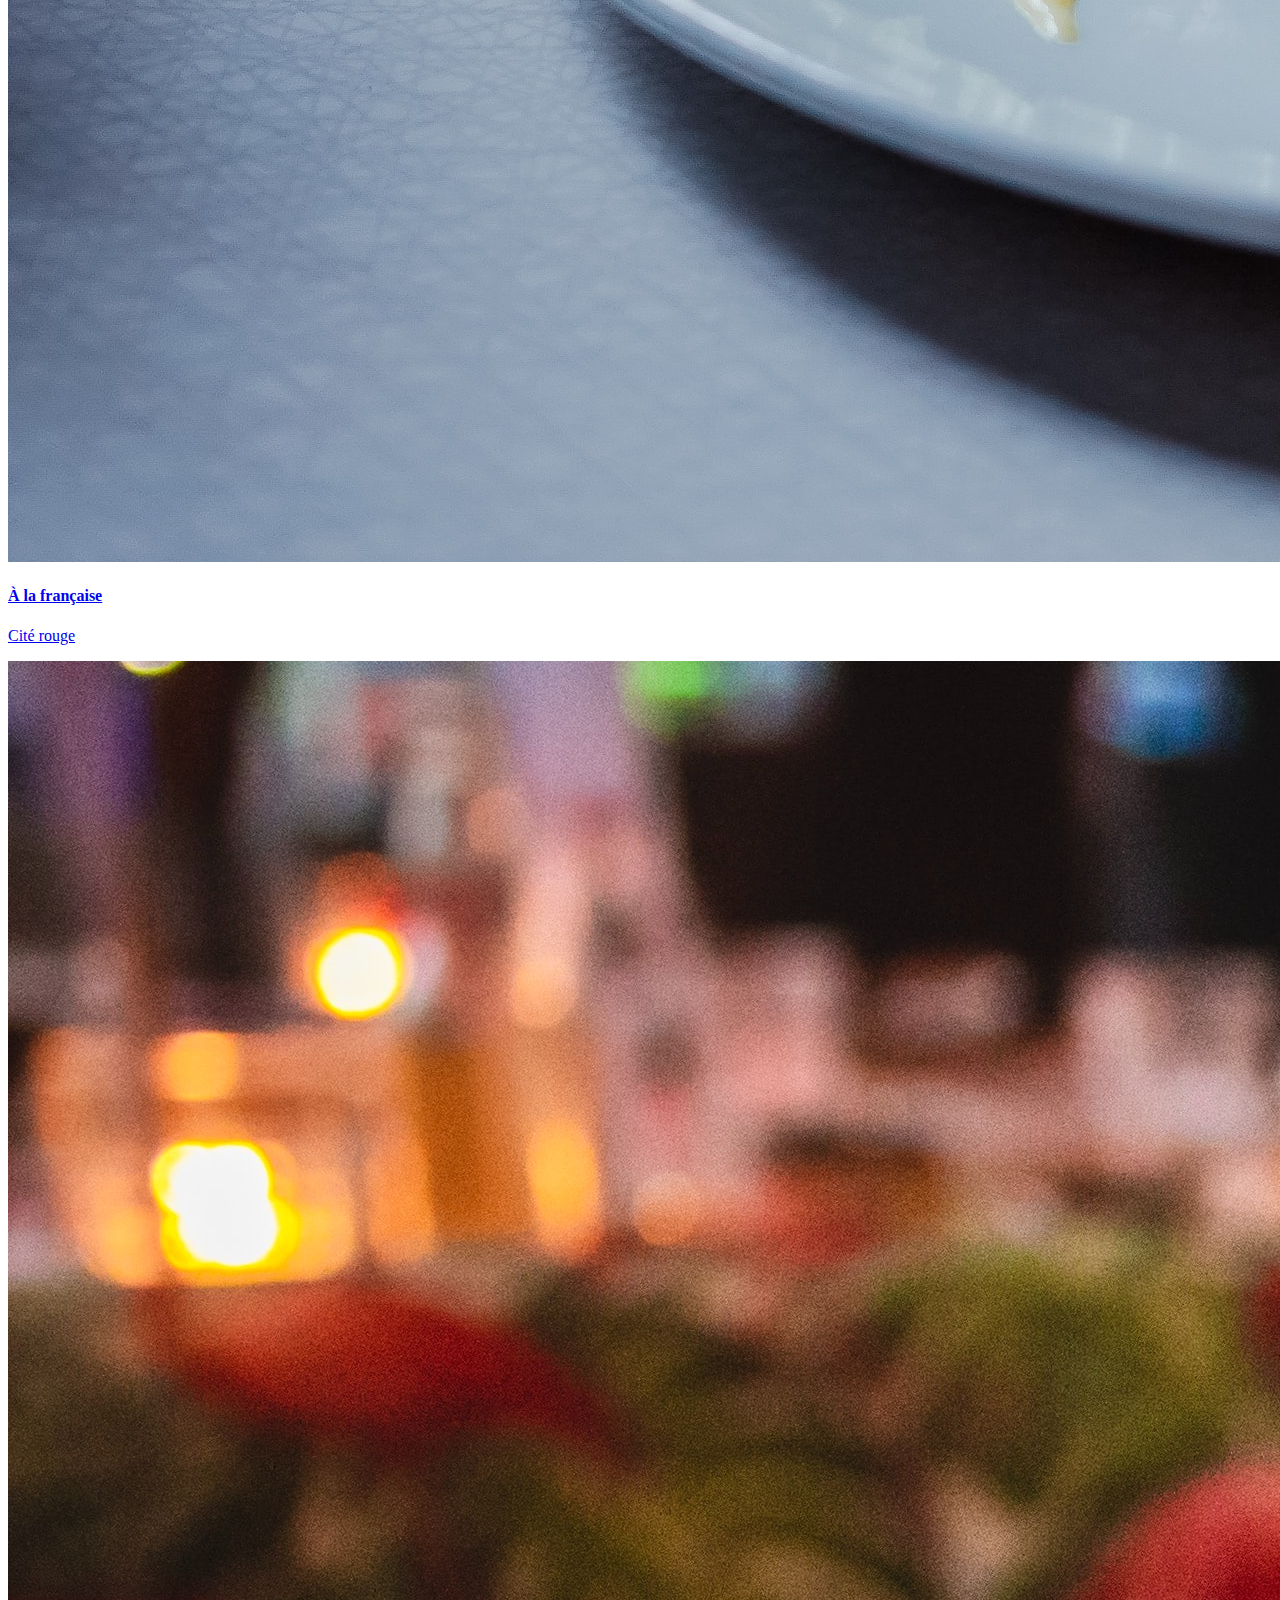
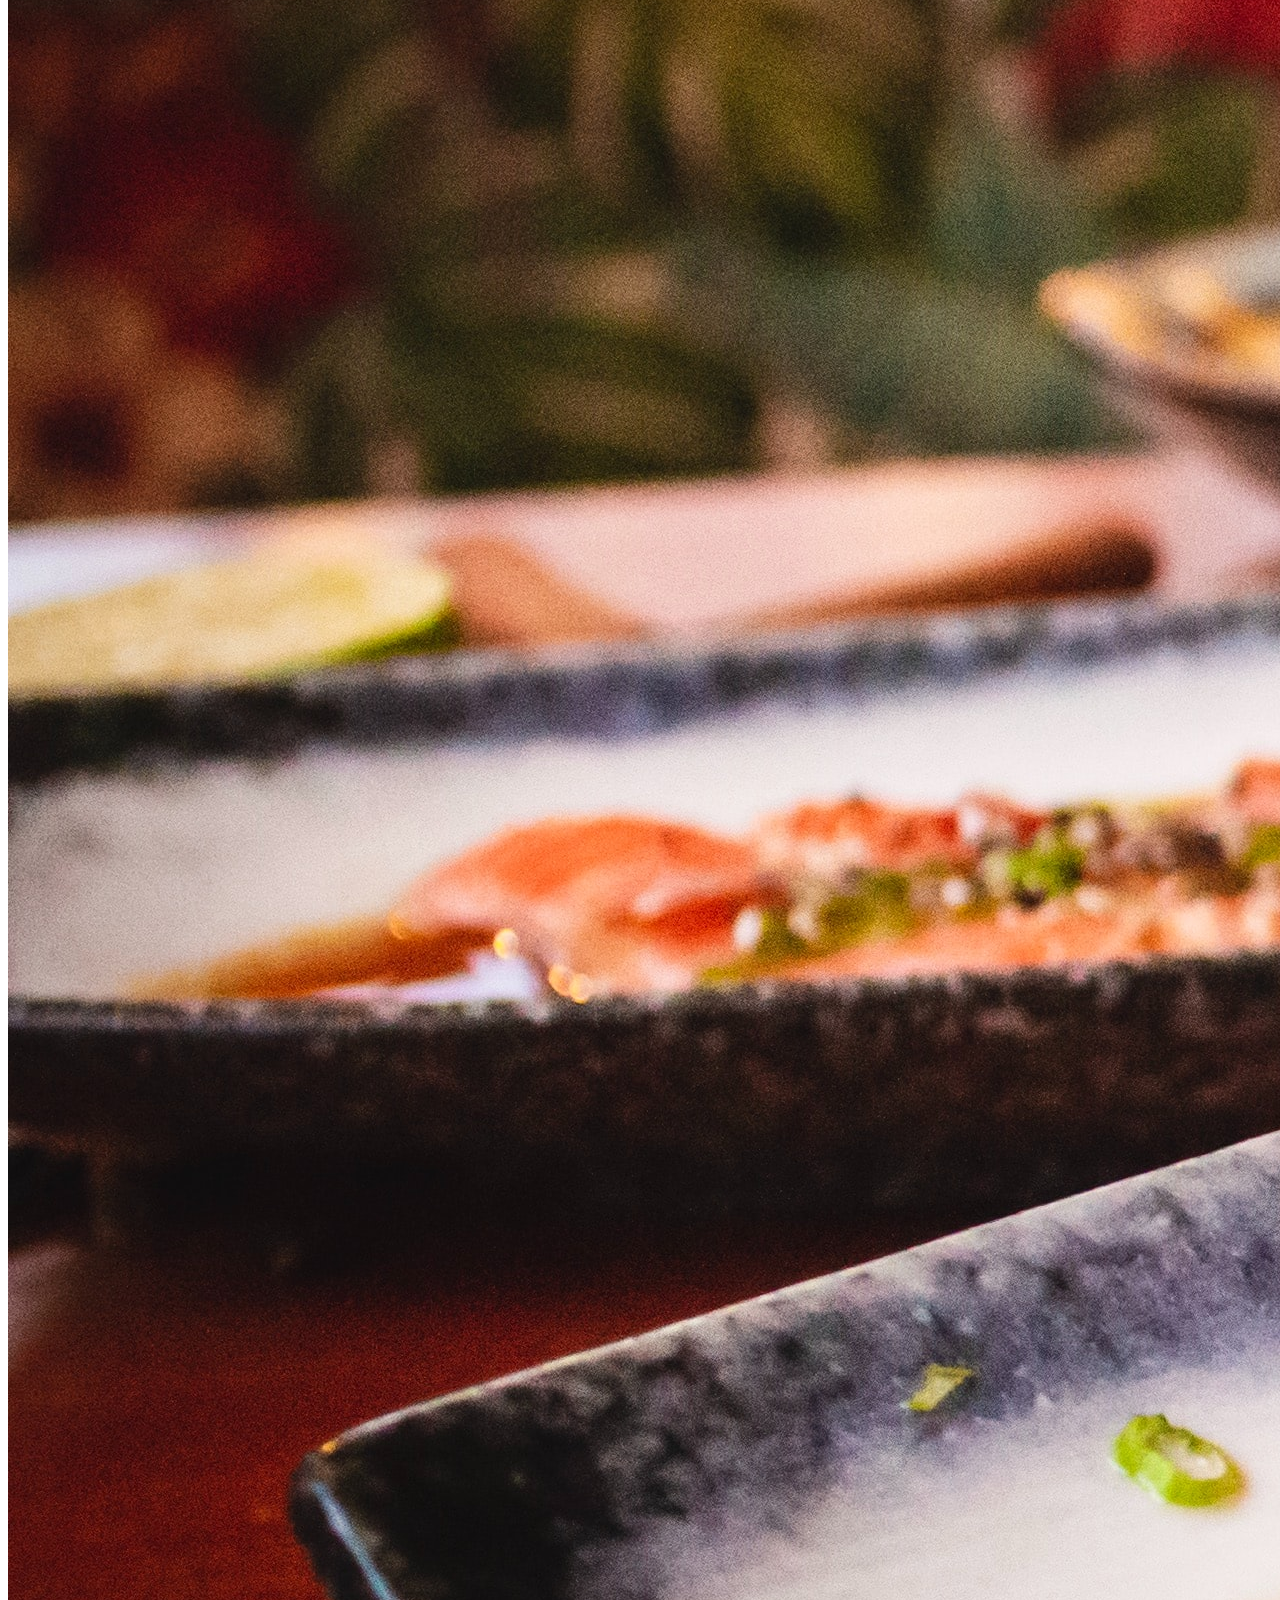
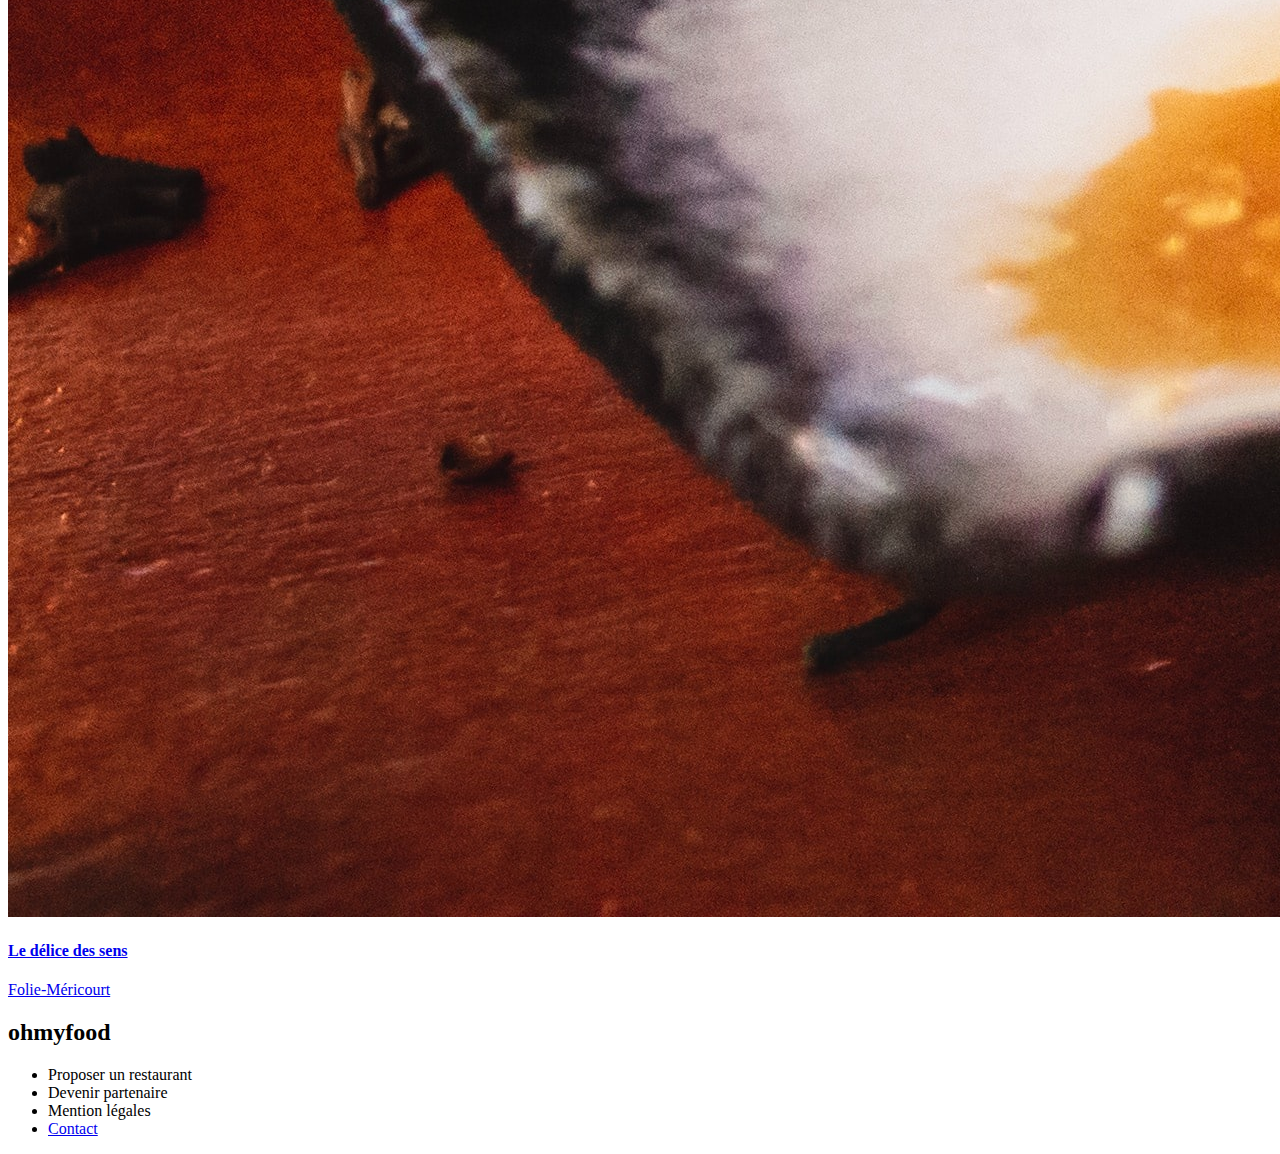
==== commit 03ea2f95: "fix cdn version" ====
--- a/index.html
+++ b/index.html
@@ -8,8 +8,7 @@
     <title>ohmyfood</title>
     <link rel="icon" type="image/png" sizes="50x50" href="./images/icon50.png">
     <link rel="icon" type="image/png" sizes="100x100" href="./images/icon50b.png"> <!-- https://icones8.fr/ -->
-    <link rel="stylesheet" href="./style.css">
-        <link rel="stylesheet" href="https://cdnjs.cloudflare.com/ajax/libs/font-awesome/6.0.0/css/all.min.css" integrity="sha512-9usAa10IRO0HhonpyAIVpjrylPvoDwiPUiKdWk5t3PyolY1cOd4DSE0Ga+ri4AuTroPR5aQvXU9xC6qOPnzFeg==" crossorigin="anonymous" referrerpolicy="no-referrer" />
+    <link rel="stylesheet" href="https://cdnjs.cloudflare.com/ajax/libs/font-awesome/6.2.0/css/all.min.css" integrity="sha512-xh6O/CkQoPOWDdYTDqeRdPCVd1SpvCA9XXcUnZS2FmJNp1coAFzvtCN9BmamE+4aHK8yyUHUSCcJHgXloTyT2A==" crossorigin="anonymous" referrerpolicy="no-referrer" />
 </head>
 
 <body>
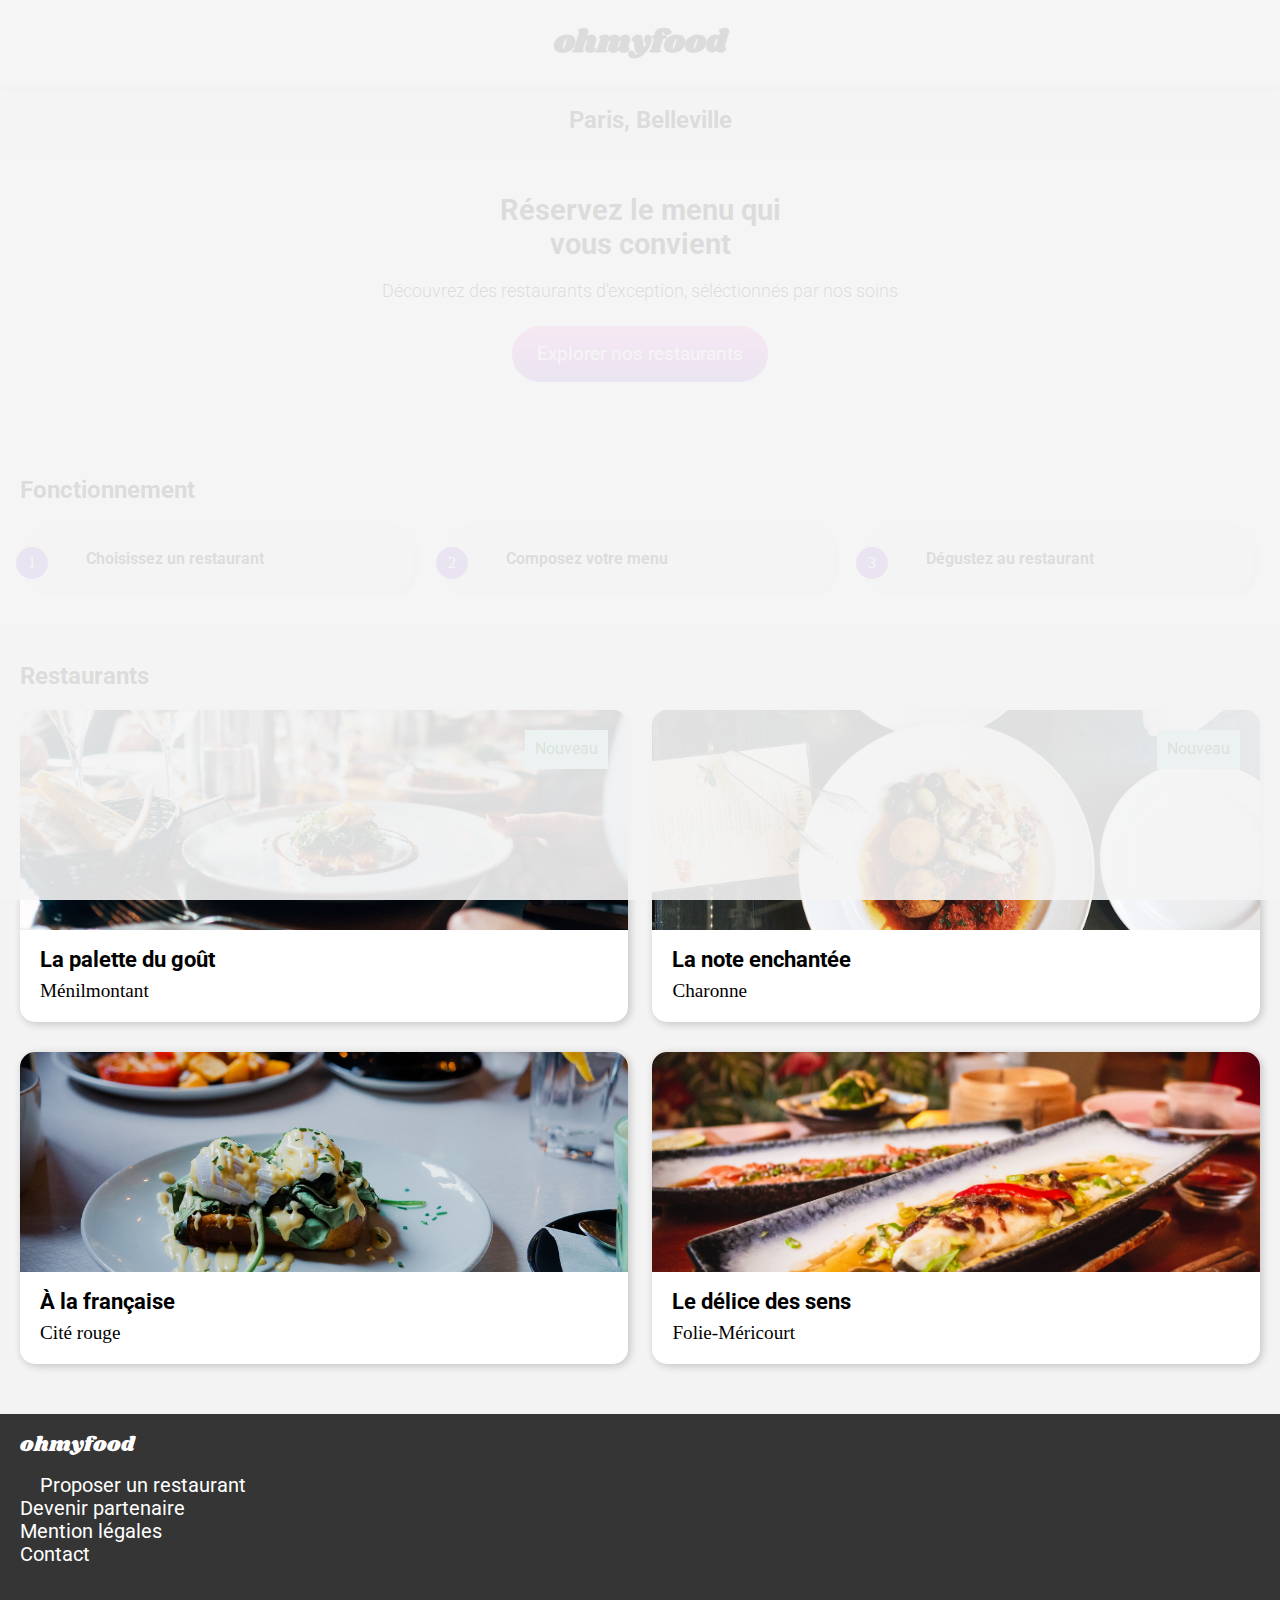
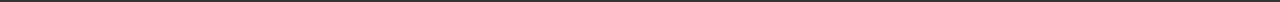
==== commit 43502559: "utilisation de la version 5.8 cdn font awesome" ====
--- a/index.html
+++ b/index.html
@@ -8,18 +8,19 @@
     <title>ohmyfood</title>
     <link rel="icon" type="image/png" sizes="50x50" href="./images/icon50.png">
     <link rel="icon" type="image/png" sizes="100x100" href="./images/icon50b.png"> <!-- https://icones8.fr/ -->
-    <link rel="stylesheet" href="https://cdnjs.cloudflare.com/ajax/libs/font-awesome/6.2.0/css/all.min.css" integrity="sha512-xh6O/CkQoPOWDdYTDqeRdPCVd1SpvCA9XXcUnZS2FmJNp1coAFzvtCN9BmamE+4aHK8yyUHUSCcJHgXloTyT2A==" crossorigin="anonymous" referrerpolicy="no-referrer" />
+    <link rel="stylesheet" href="./style.css">
+    <link rel="stylesheet" href="https://cdnjs.cloudflare.com/ajax/libs/font-awesome/5.8.0/css/all.min.css" integrity="sha512-3PN6gfRNZEX4YFyz+sIyTF6pGlQiryJu9NlGhu9LrLMQ7eDjNgudQoFDK3WSNAayeIKc6B8WXXpo4a7HqxjKwg==" crossorigin="anonymous" referrerpolicy="no-referrer">
 </head>
 
 <body>
     <!-- LOADER PAGE  -->
     <div class="loader">
         <div class="loader-circle">
-            <i class="fa-solid fa-circle circle1">
-
-            </i><i class="fa-solid fa-circle circle2">
-
-            </i><i class="fa-solid fa-circle circle3"></i>
+            <i class="fas fa-circle circle1">
+
+            </i><i class="fas fa-circle circle2">
+
+            </i><i class="fas fa-circle circle3"></i>
         </div>
     </div>
     <!--HEADER-->
@@ -58,7 +59,7 @@
                     <div class="number__color">1</div>
 
                     <div class="choix--modification">
-                        <i class="fa-solid fa-mobile-screen-button"></i>
+                        <i class="fas fa-mobile-alt"></i>
                         <h4>Choisissez un restaurant</h4>
                     </div>
                 </div>
@@ -69,7 +70,7 @@
                     <div class="number__color">2</div>
 
                     <div class="choix--modification">
-                        <i class="fa-sharp fa-solid fa-list-ul"></i>
+                        <i class="fas fa-list-ul"></i>
 
                         <h4>Composez votre menu</h4>
                     </div>
@@ -79,7 +80,7 @@
                     <div class="number__color">3</div>
 
                     <div class="choix--modification">
-                        <i class="fa-solid fa-store"></i>
+                        <i class="fas fa-store"></i>
 
                         <h4>Dégustez au restaurant</h4>
                     </div>
@@ -107,8 +108,8 @@
                                     <h4>La palette du goût</h4>
 
                                     <div class="coeur--modif">
-                                        <i class="fa-regular fa-heart"></i>
-                                        <i class="fa-solid fa-heart"></i>
+                                        <i class="far fa-heart"></i>
+                                        <i class="fas fa-heart"></i>
                                     </div>
                                 </div>
 
@@ -130,8 +131,8 @@
                                     <h4>La note enchantée</h4>
 
                                     <div class="coeur--modif">
-                                        <i class="fa-regular fa-heart"></i>
-                                        <i class="fa-solid fa-heart"></i>
+                                        <i class="far fa-heart"></i>
+                                        <i class="fas fa-heart"></i>
                                     </div>
                                 </div>
 
@@ -153,8 +154,8 @@
                                 <div class="alignement-heart">
                                     <h4>À la française</h4>
                                     <div class="coeur--modif">
-                                        <i class="fa-regular fa-heart"></i>
-                                        <i class="fa-solid fa-heart"></i>
+                                        <i class="far fa-heart"></i>
+                                        <i class="fas fa-heart"></i>
                                     </div>
                                 </div>
                                 <p>Cité rouge</p>
@@ -174,8 +175,8 @@
                                 <div class="alignement-heart">
                                     <h4>Le délice des sens</h4>
                                     <div class="coeur--modif">
-                                        <i class="fa-regular fa-heart"></i>
-                                        <i class="fa-solid fa-heart"></i>
+                                        <i class="far fa-heart"></i>
+                                        <i class="fas fa-heart"></i>
                                     </div>
                                 </div>
                                 <p>Folie-Méricourt</p>
@@ -194,8 +195,8 @@
             <h2>ohmyfood</h2>
 
             <ul>
-                <li><i class="fa-solid fa-utensils"></i>Proposer un restaurant</li>
-                <li><i class="fa-solid fa-handshake-angle"></i>Devenir partenaire</li>
+                <li><i class="fas fa-utensils"></i>Proposer un restaurant</li>
+                <li><i class="fas fa-hands-helping"></i>Devenir partenaire</li>
                 <li>Mention légales</li>
                 <li><a href="mailto:j.lemaitre24@gmail.com">Contact</a></li>
 
--- a/style.css
+++ b/style.css
@@ -0,0 +1,833 @@
+@import url("https://fonts.googleapis.com/css2?family=Shrikhand&display=swap");
+@import url("https://fonts.googleapis.com/css2?family=Roboto:wght@100;300;400;500;700;900&display=swap");
+@-webkit-keyframes menu {
+  from {
+    transform: translateY(-10px);
+    transform: scale(0.6);
+    opacity: 0;
+  }
+  to {
+    transform: translateY(0);
+    transform: scale(1);
+    opacity: 1;
+  }
+}
+@keyframes menu {
+  from {
+    transform: translateY(-10px);
+    transform: scale(0.6);
+    opacity: 0;
+  }
+  to {
+    transform: translateY(0);
+    transform: scale(1);
+    opacity: 1;
+  }
+}
+@-webkit-keyframes animCircle {
+  from {
+    transform: translateY(0);
+    z-index: 20;
+  }
+  to {
+    transform: translateY(-80px);
+    z-index: -50;
+  }
+}
+@keyframes animCircle {
+  from {
+    transform: translateY(0);
+    z-index: 20;
+  }
+  to {
+    transform: translateY(-80px);
+    z-index: -50;
+  }
+}
+@-webkit-keyframes loaderAnimation {
+  from {
+    opacity: 1;
+    z-index: 20;
+  }
+  to {
+    opacity: 0;
+    z-index: -50;
+  }
+}
+@keyframes loaderAnimation {
+  from {
+    opacity: 1;
+    z-index: 20;
+  }
+  to {
+    opacity: 0;
+    z-index: -50;
+  }
+}
+/*! normalize.css v8.0.1 | MIT License | github.com/necolas/normalize.css */
+/* Document
+   ========================================================================== */
+/**
+ * 1. Correct the line height in all browsers.
+ * 2. Prevent adjustments of font size after orientation changes in iOS.
+ */
+html {
+  line-height: 1.15;
+  /* 1 */
+  -webkit-text-size-adjust: 100%;
+  /* 2 */
+}
+
+/* Sections
+     ========================================================================== */
+/**
+   * Remove the margin in all browsers.
+   */
+body {
+  margin: 0;
+}
+
+/**
+   * Render the `main` element consistently in IE.
+   */
+main {
+  display: block;
+}
+
+/**
+   * Correct the font size and margin on `h1` elements within `section` and
+   * `article` contexts in Chrome, Firefox, and Safari.
+   */
+h1 {
+  font-size: 2em;
+  margin: 0.67em 0;
+}
+
+/* Grouping content
+     ========================================================================== */
+/**
+   * 1. Add the correct box sizing in Firefox.
+   * 2. Show the overflow in Edge and IE.
+   */
+hr {
+  box-sizing: content-box;
+  /* 1 */
+  height: 0;
+  /* 1 */
+  overflow: visible;
+  /* 2 */
+}
+
+/**
+   * 1. Correct the inheritance and scaling of font size in all browsers.
+   * 2. Correct the odd `em` font sizing in all browsers.
+   */
+pre {
+  font-family: monospace, monospace;
+  /* 1 */
+  font-size: 1em;
+  /* 2 */
+}
+
+/* Text-level semantics
+     ========================================================================== */
+/**
+   * Remove the gray background on active links in IE 10.
+   */
+a {
+  background-color: transparent;
+}
+
+/**
+   * 1. Remove the bottom border in Chrome 57-
+   * 2. Add the correct text decoration in Chrome, Edge, IE, Opera, and Safari.
+   */
+abbr[title] {
+  border-bottom: none;
+  /* 1 */
+  text-decoration: underline;
+  /* 2 */
+  -webkit-text-decoration: underline dotted;
+          text-decoration: underline dotted;
+  /* 2 */
+}
+
+/**
+   * Add the correct font weight in Chrome, Edge, and Safari.
+   */
+b,
+strong {
+  font-weight: bolder;
+}
+
+/**
+   * 1. Correct the inheritance and scaling of font size in all browsers.
+   * 2. Correct the odd `em` font sizing in all browsers.
+   */
+code,
+kbd,
+samp {
+  font-family: monospace, monospace;
+  /* 1 */
+  font-size: 1em;
+  /* 2 */
+}
+
+/**
+   * Add the correct font size in all browsers.
+   */
+small {
+  font-size: 80%;
+}
+
+/**
+   * Prevent `sub` and `sup` elements from affecting the line height in
+   * all browsers.
+   */
+sub,
+sup {
+  font-size: 75%;
+  line-height: 0;
+  position: relative;
+  vertical-align: baseline;
+}
+
+sub {
+  bottom: -0.25em;
+}
+
+sup {
+  top: -0.5em;
+}
+
+/* Embedded content
+     ========================================================================== */
+/**
+   * Remove the border on images inside links in IE 10.
+   */
+img {
+  border-style: none;
+}
+
+/* Forms
+     ========================================================================== */
+/**
+   * 1. Change the font styles in all browsers.
+   * 2. Remove the margin in Firefox and Safari.
+   */
+button,
+input,
+optgroup,
+select,
+textarea {
+  font-family: inherit;
+  /* 1 */
+  font-size: 100%;
+  /* 1 */
+  line-height: 1.15;
+  /* 1 */
+  margin: 0;
+  /* 2 */
+}
+
+/**
+   * Show the overflow in IE.
+   * 1. Show the overflow in Edge.
+   */
+button,
+input {
+  /* 1 */
+  overflow: visible;
+}
+
+/**
+   * Remove the inheritance of text transform in Edge, Firefox, and IE.
+   * 1. Remove the inheritance of text transform in Firefox.
+   */
+button,
+select {
+  /* 1 */
+  text-transform: none;
+}
+
+/**
+   * Correct the inability to style clickable types in iOS and Safari.
+   */
+button,
+[type=button],
+[type=reset],
+[type=submit] {
+  -webkit-appearance: button;
+}
+
+/**
+   * Remove the inner border and padding in Firefox.
+   */
+button::-moz-focus-inner,
+[type=button]::-moz-focus-inner,
+[type=reset]::-moz-focus-inner,
+[type=submit]::-moz-focus-inner {
+  border-style: none;
+  padding: 0;
+}
+
+/**
+   * Restore the focus styles unset by the previous rule.
+   */
+button:-moz-focusring,
+[type=button]:-moz-focusring,
+[type=reset]:-moz-focusring,
+[type=submit]:-moz-focusring {
+  outline: 1px dotted ButtonText;
+}
+
+/**
+   * Correct the padding in Firefox.
+   */
+fieldset {
+  padding: 0.35em 0.75em 0.625em;
+}
+
+/**
+   * 1. Correct the text wrapping in Edge and IE.
+   * 2. Correct the color inheritance from `fieldset` elements in IE.
+   * 3. Remove the padding so developers are not caught out when they zero out
+   *    `fieldset` elements in all browsers.
+   */
+legend {
+  box-sizing: border-box;
+  /* 1 */
+  color: inherit;
+  /* 2 */
+  display: table;
+  /* 1 */
+  max-width: 100%;
+  /* 1 */
+  padding: 0;
+  /* 3 */
+  white-space: normal;
+  /* 1 */
+}
+
+/**
+   * Add the correct vertical alignment in Chrome, Firefox, and Opera.
+   */
+progress {
+  vertical-align: baseline;
+}
+
+/**
+   * Remove the default vertical scrollbar in IE 10+.
+   */
+textarea {
+  overflow: auto;
+}
+
+/**
+   * 1. Add the correct box sizing in IE 10.
+   * 2. Remove the padding in IE 10.
+   */
+[type=checkbox],
+[type=radio] {
+  box-sizing: border-box;
+  /* 1 */
+  padding: 0;
+  /* 2 */
+}
+
+/**
+   * Correct the cursor style of increment and decrement buttons in Chrome.
+   */
+[type=number]::-webkit-inner-spin-button,
+[type=number]::-webkit-outer-spin-button {
+  height: auto;
+}
+
+/**
+   * 1. Correct the odd appearance in Chrome and Safari.
+   * 2. Correct the outline style in Safari.
+   */
+[type=search] {
+  -webkit-appearance: textfield;
+  /* 1 */
+  outline-offset: -2px;
+  /* 2 */
+}
+
+/**
+   * Remove the inner padding in Chrome and Safari on macOS.
+   */
+[type=search]::-webkit-search-decoration {
+  -webkit-appearance: none;
+}
+
+/**
+   * 1. Correct the inability to style clickable types in iOS and Safari.
+   * 2. Change font properties to `inherit` in Safari.
+   */
+::-webkit-file-upload-button {
+  -webkit-appearance: button;
+  /* 1 */
+  font: inherit;
+  /* 2 */
+}
+
+/* Interactive
+     ========================================================================== */
+/*
+   * Add the correct display in Edge, IE 10+, and Firefox.
+   */
+details {
+  display: block;
+}
+
+/*
+   * Add the correct display in all browsers.
+   */
+summary {
+  display: list-item;
+}
+
+/* Misc
+     ========================================================================== */
+/**
+   * Add the correct display in IE 10+.
+   */
+template {
+  display: none;
+}
+
+/**
+   * Add the correct display in IE 10.
+   */
+[hidden] {
+  display: none;
+}
+
+section {
+  padding: 20px;
+}
+
+.restaurant-card {
+  margin-bottom: 30px;
+}
+
+.card-img img {
+  width: 100%;
+  height: 220px;
+  -o-object-fit: cover;
+     object-fit: cover;
+}
+
+h3 {
+  padding: 20px 0;
+}
+
+.card-img {
+  overflow: hidden;
+  background-color: white;
+  border: 0 solid black;
+  border-radius: 15px;
+  box-shadow: 2px 2px 9px rgba(0, 0, 0, 0.2);
+  position: relative;
+}
+.card-img .nouveau {
+  background-color: rgb(153, 226, 208);
+  color: rgb(2, 63, 2);
+  font-family: "Roboto", sans-serif;
+  padding: 10px;
+  position: absolute;
+  right: 20px;
+  top: 20px;
+}
+.card-img .card-information {
+  margin: 5px 10px;
+}
+.card-img h4 {
+  font-size: 1.4em;
+}
+.card-img p {
+  font-size: 1.2em;
+  padding-bottom: 15px;
+}
+.card-img h4,
+.card-img p {
+  margin: 0;
+  padding-left: 10px;
+}
+.card-img .alignement-heart {
+  display: flex;
+  justify-content: space-between;
+  align-items: center;
+}
+.card-img .fa-heart {
+  font-size: 35px;
+  padding: 10px 0px 0 0;
+}
+.card-img .far {
+  position: absolute;
+  right: 50px;
+}
+.card-img .fas {
+  position: relative;
+  opacity: 0;
+  margin-right: 40px;
+  transition: 500ms;
+  transform: scale(0);
+  transform-origin: bottom;
+}
+.card-img .coeur--modif:hover .fas {
+  transform: scale(1);
+  background: linear-gradient(0deg, rgb(255, 121, 218) 0%, rgb(147, 86, 220) 75%, rgb(147, 86, 220) 100%);
+  -webkit-text-fill-color: transparent;
+  -webkit-background-clip: text;
+          background-clip: text;
+  opacity: 1;
+}
+
+header {
+  background-color: #fff;
+  width: 100%;
+  padding: 25px 0;
+  display: flex;
+  justify-content: center;
+  box-shadow: 0 0 9px rgba(0, 0, 0, 0.2);
+}
+header h1 {
+  font-family: "Shrikhand", cursive;
+  margin: 0;
+}
+
+.position {
+  display: flex;
+  justify-content: center;
+  align-items: center;
+}
+.position .fa-location-dot {
+  font-size: 20px;
+  padding-right: 20px;
+}
+
+.main-menu {
+  background-color: #fafafa;
+  display: flex;
+  justify-content: center;
+  align-items: center;
+  flex-direction: column;
+  flex-wrap: wrap;
+  padding-bottom: 30px;
+  width: 100%;
+}
+.main-menu h2 {
+  text-align: center;
+  padding: 40px 0 20px 0;
+  margin: 0;
+}
+.main-menu p {
+  margin: 0;
+  font-family: "Roboto", sans-serif;
+  font-size: 1.1em;
+  text-align: center;
+  font-weight: 300;
+}
+.main-menu .btn--primary {
+  background: linear-gradient(0deg, rgb(147, 86, 220) 0%, rgb(255, 121, 218) 100%);
+  margin: 25px 0;
+  padding: 5px 0;
+  border-radius: 35px;
+}
+.main-menu .btn--primary:hover {
+  box-shadow: 4px 4px 10px rgba(0, 0, 0, 0.5);
+  transition-duration: 0.25s;
+  background: linear-gradient(0deg, rgb(147, 86, 220) 0%, rgb(252, 161, 226) 100%);
+}
+.main-menu .btn--primary h3 {
+  margin: 0;
+  padding: 12px 25px;
+  color: white;
+  font-size: 1.2em;
+  font-weight: normal;
+}
+
+.selection__global {
+  display: flex;
+  justify-content: space-around;
+  flex-direction: column;
+  padding: 0 10px;
+}
+
+#main__fonctionnement {
+  background-color: #fff;
+  width: 100%;
+}
+#main__fonctionnement h3 {
+  padding: 40px 0 20px 20px;
+}
+#main__fonctionnement .fonctionnement__number {
+  background-color: rgb(246, 246, 246);
+  padding: 25px 0 25px 10px;
+  border-radius: 25px;
+  position: relative;
+  box-shadow: 2px 2px 9px rgba(0, 0, 0, 0.2);
+  margin-bottom: 30px;
+  cursor: pointer;
+}
+#main__fonctionnement .fonctionnement__number:hover {
+  background-color: rgba(252, 173, 255, 0.2);
+}
+#main__fonctionnement .number__color {
+  position: absolute;
+  top: 22px;
+  left: -10px;
+  background-color: #9356DC;
+  padding: 7px 12px;
+  border-radius: 100%;
+  color: white;
+}
+#main__fonctionnement h4 {
+  font-family: "Roboto", sans-serif;
+  margin: 0;
+  padding-left: 10px;
+}
+#main__fonctionnement .choix--modification {
+  margin-left: 20px;
+  display: flex;
+  align-items: center;
+}
+#main__fonctionnement .fa-mobile-alt,
+#main__fonctionnement .fa-list-ul,
+#main__fonctionnement .fa-store {
+  color: #7e7e7e;
+  margin: 0 10px;
+  font-size: 25px;
+}
+#main__fonctionnement .fa-store {
+  color: #9356DC;
+}
+
+@media screen and (min-width: 500px) {
+  main {
+    display: flex;
+    flex-direction: column;
+  }
+  .titre_principal {
+    display: flex;
+    justify-content: center;
+  }
+}
+@media screen and (min-width: 1026px) {
+  .selection__global {
+    display: flex;
+    flex-direction: row;
+    justify-content: space-around;
+  }
+  .fonctionnement__number {
+    width: 30%;
+  }
+  #main__restaurant {
+    display: flex;
+    flex-wrap: wrap;
+    justify-content: space-between;
+  }
+  .restaurant-card {
+    width: 49%;
+  }
+  .cards-global {
+    display: flex;
+    justify-content: space-between;
+  }
+  .card-plats {
+    width: 30%;
+  }
+}
+section {
+  padding: 20px;
+}
+
+.restaurant-card {
+  margin-bottom: 30px;
+}
+
+.card-img img {
+  width: 100%;
+  height: 220px;
+  -o-object-fit: cover;
+     object-fit: cover;
+}
+
+h3 {
+  padding: 20px 0;
+}
+
+.card-img {
+  overflow: hidden;
+  background-color: white;
+  border: 0 solid black;
+  border-radius: 15px;
+  box-shadow: 2px 2px 9px rgba(0, 0, 0, 0.2);
+  position: relative;
+}
+.card-img .nouveau {
+  background-color: rgb(153, 226, 208);
+  color: rgb(2, 63, 2);
+  font-family: "Roboto", sans-serif;
+  padding: 10px;
+  position: absolute;
+  right: 20px;
+  top: 20px;
+}
+.card-img .card-information {
+  margin: 5px 10px;
+}
+.card-img h4 {
+  font-size: 1.4em;
+}
+.card-img p {
+  font-size: 1.2em;
+  padding-bottom: 15px;
+}
+.card-img h4,
+.card-img p {
+  margin: 0;
+  padding-left: 10px;
+}
+.card-img .alignement-heart {
+  display: flex;
+  justify-content: space-between;
+  align-items: center;
+}
+.card-img .fa-heart {
+  font-size: 35px;
+  padding: 10px 0px 0 0;
+}
+.card-img .far {
+  position: absolute;
+  right: 50px;
+}
+.card-img .fas {
+  position: relative;
+  opacity: 0;
+  margin-right: 40px;
+  transition: 500ms;
+  transform: scale(0);
+  transform-origin: bottom;
+}
+.card-img .coeur--modif:hover .fas {
+  transform: scale(1);
+  background: linear-gradient(0deg, rgb(255, 121, 218) 0%, rgb(147, 86, 220) 75%, rgb(147, 86, 220) 100%);
+  -webkit-text-fill-color: transparent;
+  -webkit-background-clip: text;
+          background-clip: text;
+  opacity: 1;
+}
+
+footer {
+  background-color: rgb(53, 53, 53);
+  width: 100%;
+  padding: 20px 0;
+}
+footer .global-footer {
+  padding-left: 20px;
+}
+footer h2 {
+  color: white;
+  font-family: "Shrikhand", sans-serif;
+  font-weight: 300;
+  font-size: 1.3em;
+}
+footer .fa-utensils {
+  margin-right: 20px;
+}
+footer .fa-handshake-angle {
+  margin-right: 11px;
+}
+footer ul {
+  padding: 0;
+  list-style-type: none;
+}
+footer li {
+  font-family: "Roboto", sans-serif;
+  font-size: 20px;
+  color: white;
+}
+footer a {
+  color: white;
+}
+
+body {
+  background-color: rgb(243, 243, 243);
+  margin: 0 auto;
+}
+
+a {
+  text-decoration: none;
+  color: black;
+  -webkit-tap-highlight-color: rgba(0, 0, 0, 0);
+}
+
+h1 {
+  font-family: "Shrikhand", sans-serif;
+  margin: 0;
+}
+
+h2 {
+  font-size: 1.8em;
+  font-family: "Roboto", sans-serif;
+  margin: 0;
+}
+
+h3 {
+  font-family: "Roboto", sans-serif;
+  font-size: 1.5em;
+  font-weight: bold;
+  margin: 0;
+}
+
+h4 {
+  font-family: "Roboto", sans-serif;
+}
+
+.loader {
+  background-color: rgba(244, 244, 244, 0.9);
+  position: fixed;
+  z-index: 1;
+  display: flex;
+  justify-content: center;
+  align-items: center;
+  width: 100%;
+  height: 100%;
+  -webkit-animation: loaderAnimation forwards;
+          animation: loaderAnimation forwards;
+  -webkit-animation-delay: 3s;
+          animation-delay: 3s;
+}
+
+.loader-circle {
+  font-size: 30px;
+}
+
+.circle1 {
+  color: #9356DC;
+  padding-right: 15px;
+  -webkit-animation: animCircle 1.2s alternate infinite;
+          animation: animCircle 1.2s alternate infinite;
+  -webkit-animation-delay: 100ms;
+          animation-delay: 100ms;
+}
+
+.circle2 {
+  color: #FF79DA;
+  padding-right: 15px;
+  -webkit-animation: animCircle 1.2s alternate infinite;
+          animation: animCircle 1.2s alternate infinite;
+  -webkit-animation-delay: 500ms;
+          animation-delay: 500ms;
+}
+
+.circle3 {
+  color: #99E2D0;
+  -webkit-animation: animCircle 1.2s alternate infinite;
+          animation: animCircle 1.2s alternate infinite;
+  -webkit-animation-delay: 700ms;
+          animation-delay: 700ms;
+}/*# sourceMappingURL=style.css.map */